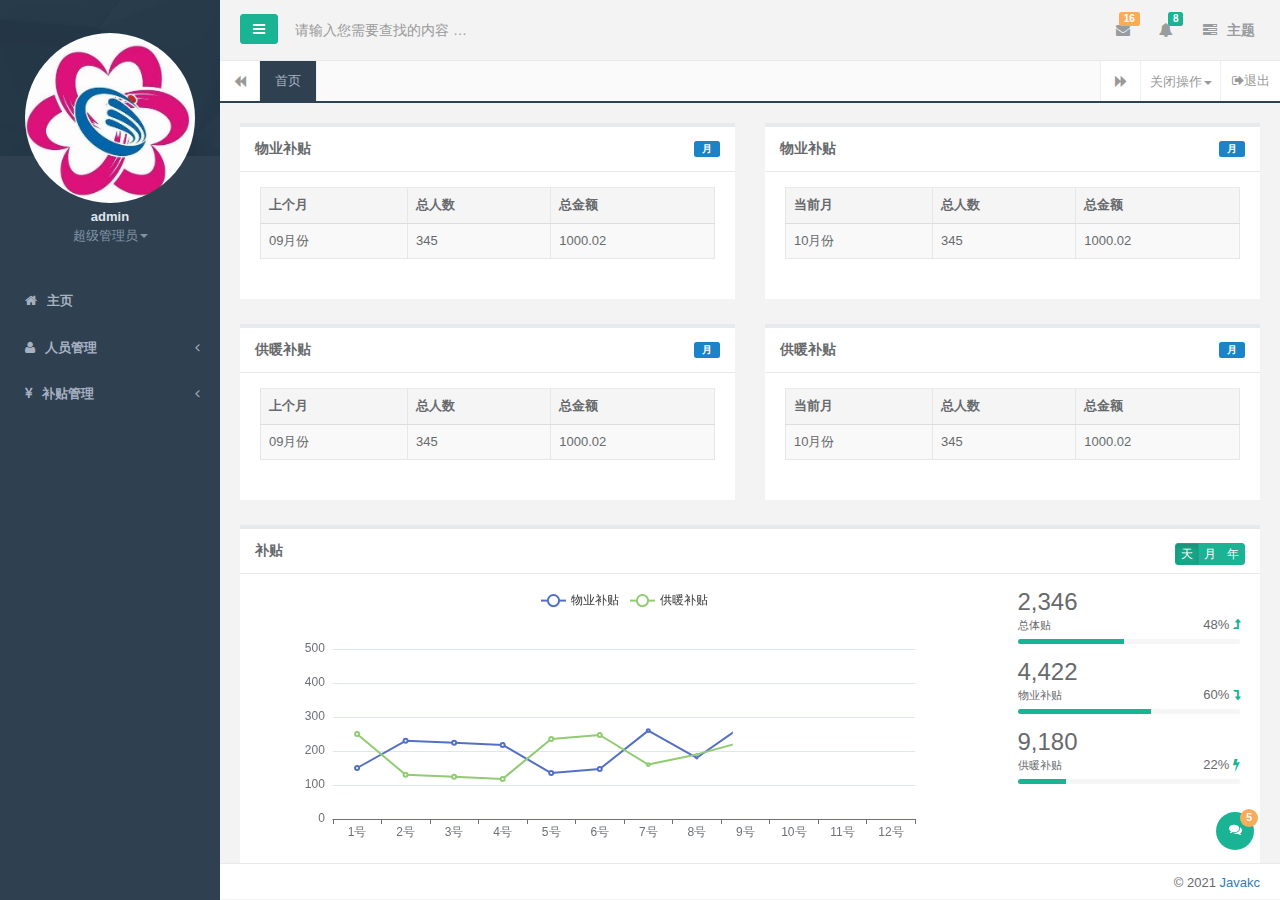
==== cims/target/cims/index.html @ cdb8e9d2 "update" ====
<!DOCTYPE html>
<html lang="zh">
<head>
    <meta charset="utf-8">
    <meta content="width=device-width, initial-scale=1.0" name="viewport">
    <meta content="webkit" name="renderer">
    <title>主页</title>
    <link href="favicon.ico" rel="icon" type="image/x-icon"/>
    <link href="favicon.ico" rel="shortcut icon" type="image/x-icon"/>
    <link href="static/css/bootstrap.min.css?v=3.3.5" rel="stylesheet">
    <link href="static/css/font-awesome.min.css?v=4.4.0" rel="stylesheet">
    <link href="static/css/animate.min.css" rel="stylesheet">
    <link href="static/css/style.min.css?v=4.0.0" rel="stylesheet">
</head>
<body class="fixed-sidebar full-height-layout gray-bg" style="overflow:hidden">
<div id="wrapper">
    <!--左侧导航开始-->
    <nav class="navbar-default navbar-static-side" role="navigation">
        <div class="nav-close"><i class="fa fa-times-circle"></i></div>
        <div class="sidebar-collapse">
            <ul class="nav" id="side-menu">
                <li class="nav-header">
                    <div class="dropdown profile-element">
                        <span><img alt="image" class="img-circle" src="static/img/logo.jpeg"
                                   style="width:170px;"/></span>
                        <a class="dropdown-toggle" data-toggle="dropdown" href="#">
                                <span class="clear" style="text-align: center;">
                                    <span class="block m-t-xs"><strong class="font-bold">admin</strong></span>
                                    <span class="text-muted text-xs block">超级管理员<b class="caret"></b></span>
                                </span>
                        </a>
                        <ul class="dropdown-menu animated fadeInRight m-t-xs">
                            <li><a class="J_menuItem" href="form_avatar.html">修改头像</a></li>
                            <li><a class="J_menuItem" href="profile.html">个人资料</a></li>
                            <li><a class="J_menuItem" href="contacts.html">联系我们</a></li>
                            <li><a class="J_menuItem" href="mailbox.html">信箱</a></li>
                            <li class="divider"></li>
                            <li><a href="login.html">安全退出</a></li>
                        </ul>
                    </div>
                    <div class="logo-element">Javakc</div>
                </li>
                <li>
                    <a class="J_menuItem" href="main.html">
                        <i class="fa fa-home"></i>
                        <span class="nav-label">主页</span>
                    </a>
                </li>
                <li>
                    <a href="#">
                        <i class="fa fa-user"></i>
                        <span class="nav-label">人员管理</span>
                        <span class="fa arrow"></span>
                    </a>
                    <ul class="nav nav-second-level">
                        <li>
                            <a class="J_menuItem" data-index="0" href="person.do"><i class="fa fa-user"></i>人员管理</a>
                        </li>
                    </ul>
                </li>
                <li>
                    <a href="#">
                        <i class="fa fa-cny"></i>
                        <span class="nav-label">补贴管理</span>
                        <span class="fa arrow"></span>
                    </a>
                    <ul class="nav nav-second-level">
                        <li>
                            <a class="J_menuItem" data-index="0" href="view/subsidy/list.html"><i
                                    class="fa fa-fire"></i>供暖补贴</a>
                            <a class="J_menuItem" data-index="0" href="view/subsidy/list.html"><i
                                    class="fa fa-university"></i>物业补贴</a>
                        </li>
                    </ul>
                </li>
            </ul>
        </div>
    </nav>
    <!--左侧导航结束-->
    <!--右侧部分开始-->
    <div class="gray-bg dashbard-1" id="page-wrapper">
        <div class="row border-bottom">
            <nav class="navbar navbar-static-top" role="navigation" style="margin-bottom: 0">
                <div class="navbar-header"><a class="navbar-minimalize minimalize-styl-2 btn btn-primary " href="#"><i
                        class="fa fa-bars"></i> </a>
                    <form action="search_results.html" class="navbar-form-custom" method="post" role="search">
                        <div class="form-group">
                            <input class="form-control" id="top-search" name="top-search" placeholder="请输入您需要查找的内容 …"
                                   type="text">
                        </div>
                    </form>
                </div>
                <ul class="nav navbar-top-links navbar-right">
                    <li class="dropdown">
                        <a class="dropdown-toggle count-info" data-toggle="dropdown" href="#">
                            <i class="fa fa-envelope"></i> <span class="label label-warning">16</span>
                        </a>
                        <ul class="dropdown-menu dropdown-messages">
                            <li class="m-t-xs">
                                <div class="dropdown-messages-box">
                                    <a class="pull-left" href="profile.html">
                                        <img alt="image" class="img-circle" src="static/img/a7.jpg">
                                    </a>
                                    <div class="media-body">
                                        <small class="pull-right">46小时前</small>
                                        <strong>十一</strong> MySQL5.7.29
                                        <br>
                                        <small class="text-muted">3天前 2014.11.8</small>
                                    </div>
                                </div>
                            </li>
                            <li class="divider"></li>
                            <li>
                                <div class="dropdown-messages-box">
                                    <a class="pull-left" href="profile.html">
                                        <img alt="image" class="img-circle" src="static/img/a4.jpg">
                                    </a>
                                    <div class="media-body ">
                                        <small class="pull-right text-navy">25小时前</small>
                                        <strong>十二</strong> Oracle14g
                                        <br>
                                        <small class="text-muted">昨天</small>
                                    </div>
                                </div>
                            </li>
                            <li class="divider"></li>
                            <li>
                                <div class="text-center link-block">
                                    <a class="J_menuItem" href="mailbox.html">
                                        <i class="fa fa-envelope"></i> <strong> 查看所有消息</strong>
                                    </a>
                                </div>
                            </li>
                        </ul>
                    </li>
                    <li class="dropdown">
                        <a class="dropdown-toggle count-info" data-toggle="dropdown" href="#">
                            <i class="fa fa-bell"></i> <span class="label label-primary">8</span>
                        </a>
                        <ul class="dropdown-menu dropdown-alerts">
                            <li>
                                <a href="mailbox.html">
                                    <div>
                                        <i class="fa fa-envelope fa-fw"></i> 您有16条未读消息
                                        <span class="pull-right text-muted small">4分钟前</span>
                                    </div>
                                </a>
                            </li>
                            <li class="divider"></li>
                            <li>
                                <a href="profile.html">
                                    <div>
                                        <i class="fa fa-qq fa-fw"></i> 3条新回复
                                        <span class="pull-right text-muted small">12分钟钱</span>
                                    </div>
                                </a>
                            </li>
                            <li class="divider"></li>
                            <li>
                                <div class="text-center link-block">
                                    <a class="J_menuItem" href="notifications.html">
                                        <strong>查看所有 </strong>
                                        <i class="fa fa-angle-right"></i>
                                    </a>
                                </div>
                            </li>
                        </ul>
                    </li>
                    <li class="dropdown hidden-xs">
                        <a aria-expanded="false" class="right-sidebar-toggle">
                            <i class="fa fa-tasks"></i> 主题
                        </a>
                    </li>
                </ul>
            </nav>
        </div>
        <div class="row content-tabs">
            <button class="roll-nav roll-left J_tabLeft"><i class="fa fa-backward"></i>
            </button>
            <nav class="page-tabs J_menuTabs">
                <div class="page-tabs-content">
                    <a class="active J_menuTab" data-id="main.html" href="javascript:;">首页</a>
                </div>
            </nav>
            <button class="roll-nav roll-right J_tabRight"><i class="fa fa-forward"></i>
            </button>
            <div class="btn-group roll-nav roll-right">
                <button class="dropdown J_tabClose" data-toggle="dropdown">关闭操作<span class="caret"></span></button>
                <ul class="dropdown-menu dropdown-menu-right" role="menu">
                    <li class="J_tabShowActive"><a>定位当前选项卡</a></li>
                    <li class="divider"></li>
                    <li class="J_tabCloseAll"><a>关闭全部选项卡</a></li>
                    <li class="J_tabCloseOther"><a>关闭其他选项卡</a></li>
                </ul>
            </div>
            <a class="roll-nav roll-right J_tabExit" href="login.html"><i class="fa fa fa-sign-out"></i>退出</a>
        </div>
        <div class="row J_mainContent" id="content-main">
            <iframe class="J_iframe" data-id="main.html" frameborder="0" height="100%" name="iframe0" seamless
                    src="main.html" width="100%"></iframe>
        </div>
        <div class="footer">
            <div class="pull-right">&copy; 2021 <a href="https://www.javakc.com/" target="_blank">Javakc</a>
            </div>
        </div>
    </div>
    <!--右侧部分结束-->
    <!--右侧边栏开始-->
    <div id="right-sidebar">
        <div class="sidebar-container">
            <ul class="nav nav-tabs navs-3">
                <li class="active">
                    <a data-toggle="tab" href="#tab-1">
                        <i class="fa fa-gear"></i> 主题
                    </a>
                </li>
                <li class=""><a data-toggle="tab" href="#tab-2">通知</a></li>
                <li><a data-toggle="tab" href="#tab-3">项目进度</a></li>
            </ul>
            <div class="tab-content">
                <div class="tab-pane active" id="tab-1">
                    <div class="sidebar-title">
                        <h3><i class="fa fa-comments-o"></i> 主题设置</h3>
                        <small><i class="fa fa-tim"></i> 你可以从这里选择和预览主题的布局和样式，这些设置会被保存在本地，下次打开的时候会直接应用这些设置。</small>
                    </div>
                    <div class="skin-setttings">
                        <div class="title">主题设置</div>
                        <div class="setings-item">
                            <span>收起左侧菜单</span>
                            <div class="switch">
                                <div class="onoffswitch">
                                    <input class="onoffswitch-checkbox" id="collapsemenu" name="collapsemenu"
                                           type="checkbox">
                                    <label class="onoffswitch-label" for="collapsemenu">
                                        <span class="onoffswitch-inner"></span>
                                        <span class="onoffswitch-switch"></span>
                                    </label>
                                </div>
                            </div>
                        </div>
                        <div class="setings-item">
                            <span>固定顶部</span>
                            <div class="switch">
                                <div class="onoffswitch">
                                    <input class="onoffswitch-checkbox" id="fixednavbar" name="fixednavbar"
                                           type="checkbox">
                                    <label class="onoffswitch-label" for="fixednavbar">
                                        <span class="onoffswitch-inner"></span>
                                        <span class="onoffswitch-switch"></span>
                                    </label>
                                </div>
                            </div>
                        </div>
                        <div class="setings-item">
                            <span>固定宽度</span>
                            <div class="switch">
                                <div class="onoffswitch">
                                    <input class="onoffswitch-checkbox" id="boxedlayout" name="boxedlayout"
                                           type="checkbox">
                                    <label class="onoffswitch-label" for="boxedlayout">
                                        <span class="onoffswitch-inner"></span>
                                        <span class="onoffswitch-switch"></span>
                                    </label>
                                </div>
                            </div>
                        </div>
                        <div class="title">皮肤选择</div>
                        <div class="setings-item default-skin nb">
                                <span class="skin-name ">
                         		<a class="s-skin-0" href="#">默认皮肤</a>
                    			</span>
                        </div>
                        <div class="setings-item blue-skin nb">
                                <span class="skin-name ">
                        <a class="s-skin-1" href="#">
                            蓝色主题
                        </a>
                    </span>
                        </div>
                        <div class="setings-item yellow-skin nb">
                                <span class="skin-name ">
                        <a class="s-skin-3" href="#">
                            黄色/紫色主题
                        </a>
                    </span>
                        </div>
                    </div>
                </div>
                <div class="tab-pane" id="tab-2">
                    <div class="sidebar-title">
                        <h3><i class="fa fa-comments-o"></i> 最新通知</h3>
                        <small><i class="fa fa-tim"></i> 您当前有1条未读信息</small>
                    </div>
                    <div>
                        <div class="sidebar-message">
                            <a href="#">
                                <div class="pull-left text-center">
                                    <img alt="image" class="img-circle message-avatar" src="static/img/a1.jpg">

                                    <div class="m-t-xs">
                                        <i class="fa fa-star text-warning"></i>
                                        <i class="fa fa-star text-warning"></i>
                                    </div>
                                </div>
                                <div class="media-body">
                                    Servlet4.0更新了13个新功能。
                                    <br>
                                    <small class="text-muted">今天 4:21</small>
                                </div>
                            </a>
                        </div>
                    </div>
                </div>
                <div class="tab-pane" id="tab-3">
                    <div class="sidebar-title">
                        <h3><i class="fa fa-cube"></i> 最新任务</h3>
                        <small><i class="fa fa-tim"></i> 您当前有14个任务，10个已完成</small>
                    </div>
                    <ul class="sidebar-list">
                        <li>
                            <a href="#">
                                <div class="small pull-right m-t-xs">9小时以后</div>
                                <h4>市场调研</h4> 按要求接收教材；
                                <div class="small">已完成： 22%</div>
                                <div class="progress progress-mini">
                                    <div class="progress-bar progress-bar-warning" style="width: 22%;"></div>
                                </div>
                                <div class="small text-muted m-t-xs">项目截止： 4:00 - 2015.10.01</div>
                            </a>
                        </li>
                        <li>
                            <a href="#">
                                <div class="small pull-right m-t-xs">9小时以后</div>
                                <h4>可行性报告研究报上级批准 </h4> 编写目的编写本项目进度报告的目的在于更好的控制软件开发的时间,对团队成员的 开发进度作出一个合理的比对
                                <div class="small">已完成： 48%</div>
                                <div class="progress progress-mini">
                                    <div class="progress-bar" style="width: 48%;"></div>
                                </div>
                            </a>
                        </li>
                    </ul>
                </div>
            </div>
        </div>
    </div>
    <!--右侧边栏结束-->
    <div id="small-chat">
        <span class="badge badge-warning pull-right">5</span>
        <a class="open-small-chat">
            <i class="fa fa-comments"></i>
        </a>
    </div>
</div>
<script src="static/js/jquery.min.js?v=2.1.4"></script>
<script src="static/js/bootstrap.min.js?v=3.3.5"></script>
<script src="static/js/plugins/metisMenu/jquery.metisMenu.js"></script>
<script src="static/js/plugins/slimscroll/jquery.slimscroll.min.js"></script>
<script src="static/js/plugins/layer/layer.min.js"></script>
<script src="static/js/hplus.min.js?v=4.0.0"></script>
<script src="static/js/welcome.min.js"></script>
<script src="static/js/contabs.min.js"></script>
</body>
</html>
---- cims/target/cims/static/css/style.min.css ----
/*
 *
 *   H+ - 后台主题UI框架
 *   version 4.0
 *
*/

h1,
h2,
h3,
h4,
h5,
h6 {
    font-weight: 100;
}

h1 {
    font-size: 30px;
}

h2 {
    font-size: 24px;
}

h3 {
    font-size: 16px;
}

h4 {
    font-size: 14px;
}

h5 {
    font-size: 12px;
}

h6 {
    font-size: 10px;
}

h3,
h4,
h5 {
    margin-top: 5px;
    font-weight: 600;
}

a:focus {
    outline: none;
}

.nav > li > a {
    color: #a7b1c2;
    font-weight: 600;
    padding: 14px 20px 14px 25px;
}

.nav li>a {
    display: block;
    /*white-space: nowrap;*/
}

.nav.navbar-right > li > a {
    color: #999c9e;
}

.nav > li.active > a {
    color: #ffffff;
}

.navbar-default .nav > li > a:hover,
.navbar-default .nav > li > a:focus {
    background-color: #293846;
    color: white;
}

.nav .open > a,
.nav .open > a:hover,
.nav .open > a:focus {
    background: #fff;
}

.nav > li > a i {
    margin-right: 6px;
}

.navbar {
    border: 0;
}

.navbar-default {
    background-color: transparent;
    border-color: #2f4050;
    position: relative;
}

.navbar-top-links li {
    display: inline-block;
}

.navbar-top-links li:last-child {
    margin-right: 30px;
}

body.body-small .navbar-top-links li:last-child {
    margin-right: 10px;
}

.navbar-top-links li a {
    padding: 20px 10px;
    min-height: 50px;
}

.dropdown-menu {
    border: medium none;
    display: none;
    float: left;
    font-size: 12px;
    left: 0;
    list-style: none outside none;
    padding: 0;
    position: absolute;
    text-shadow: none;
    top: 100%;
    z-index: 1000;
    border-radius: 0;
    box-shadow: 0 0 3px rgba(86, 96, 117, 0.3);
}

.dropdown-menu > li > a {
    border-radius: 3px;
    color: inherit;
    line-height: 25px;
    margin: 4px;
    text-align: left;
    font-weight: normal;
}

.dropdown-menu > li > a.font-bold {
    font-weight: 600;
}

.navbar-top-links .dropdown-menu li {
    display: block;
}

.navbar-top-links .dropdown-menu li:last-child {
    margin-right: 0;
}

.navbar-top-links .dropdown-menu li a {
    padding: 3px 20px;
    min-height: 0;
}

.navbar-top-links .dropdown-menu li a div {
    white-space: normal;
}

.navbar-top-links .dropdown-messages,
.navbar-top-links .dropdown-tasks,
.navbar-top-links .dropdown-alerts {
    width: 310px;
    min-width: 0;
}

.navbar-top-links .dropdown-messages {
    margin-left: 5px;
}

.navbar-top-links .dropdown-tasks {
    margin-left: -59px;
}

.navbar-top-links .dropdown-alerts {
    margin-left: -123px;
}

.navbar-top-links .dropdown-user {
    right: 0;
    left: auto;
}

.dropdown-messages,
.dropdown-alerts {
    padding: 10px 10px 10px 10px;
}

.dropdown-messages li a,
.dropdown-alerts li a {
    font-size: 12px;
}

.dropdown-messages li em,
.dropdown-alerts li em {
    font-size: 10px;
}

.nav.navbar-top-links .dropdown-alerts a {
    font-size: 12px;
}

.nav-header {
    padding: 33px 25px;
    background: url("patterns/header-profile.png") no-repeat;
}

.pace-done .nav-header {
    -webkit-transition: all 0.5s;
    transition: all 0.5s;
}

.nav > li.active {
    border-left: 4px solid #19aa8d;
    background: #293846;
}

.nav.nav-second-level > li.active {
    border: none;
}

.nav.nav-second-level.collapse[style] {
    height: auto !important;
}

.nav-header a {
    color: #DFE4ED;
}

.nav-header .text-muted {
    color: #8095a8;
}

.minimalize-styl-2 {
    padding: 4px 12px;
    margin: 14px 5px 5px 20px;
    font-size: 14px;
    float: left;
}

.navbar-form-custom {
    float: left;
    height: 50px;
    padding: 0;
    width: 200px;
    display: inline-table;
}

.navbar-form-custom .form-group {
    margin-bottom: 0;
}

.nav.navbar-top-links a {
    font-size: 14px;
}

.navbar-form-custom .form-control {
    background: none repeat scroll 0 0 rgba(0, 0, 0, 0);
    border: medium none;
    font-size: 14px;
    height: 60px;
    margin: 0;
    z-index: 2000;
}

.count-info .label {
    line-height: 12px;
    padding: 1px 5px;
    position: absolute;
    right: 6px;
    top: 12px;
}

.arrow {
    float: right;
    margin-top: 2px;
}

.fa.arrow:before {
    content: "\f104";
}

.active > a > .fa.arrow:before {
    content: "\f107";
}

.nav-second-level li,
.nav-third-level li {
    border-bottom: none !important;
}

.nav-second-level li a {
    padding: 7px 15px 7px 10px;
    padding-left: 52px;
}

.nav-third-level li a {
    padding-left: 62px;
}

.nav-second-level li:last-child {
    margin-bottom: 10px;
}

body:not(.fixed-sidebar):not(.canvas-menu).mini-navbar .nav li:hover > .nav-second-level,
.mini-navbar .nav li:focus > .nav-second-level {
    display: block;
    border-radius: 0 2px 2px 0;
    min-width: 140px;
    height: auto;
}

body.mini-navbar .navbar-default .nav > li > .nav-second-level li a {
    font-size: 12px;
    border-radius: 0 2px 2px 0;
}

.fixed-nav .slimScrollDiv #side-menu {
    padding-bottom: 60px;
    position: relative;
}

.slimScrollDiv >* {
    overflow: hidden;
}

.mini-navbar .nav-second-level li a {
    padding: 10px 10px 10px 15px;
}

.canvas-menu.mini-navbar .nav-second-level {
    background: #293846;
}

.mini-navbar li.active .nav-second-level {
    left: 65px;
}

.navbar-default .special_link a {
    background: #1ab394;
    color: white;
}

.navbar-default .special_link a:hover {
    background: #17987e !important;
    color: white;
}

.navbar-default .special_link a span.label {
    background: #fff;
    color: #1ab394;
}

.navbar-default .landing_link a {
    background: #1cc09f;
    color: white;
}

.navbar-default .landing_link a:hover {
    background: #1ab394 !important;
    color: white;
}

.navbar-default .landing_link a span.label {
    background: #fff;
    color: #1cc09f;
}

.logo-element {
    text-align: center;
    font-size: 18px;
    font-weight: 600;
    color: white;
    display: none;
    padding: 18px 0;
}

.pace-done .navbar-static-side,
.pace-done .nav-header,
.pace-done li.active,
.pace-done #page-wrapper,
.pace-done .footer {
    -webkit-transition: all 0.5s;
    transition: all 0.5s;
}

.navbar-fixed-top {
    background: #fff;
    -webkit-transition-duration: 0.5s;
    transition-duration: 0.5s;
    z-index: 2030;
}

.navbar-fixed-top,
.navbar-static-top {
    background: #f3f3f4;
}

.fixed-nav #wrapper {
    padding-top: 60px;
    box-sizing: border-box;
}

.fixed-nav .minimalize-styl-2 {
    margin: 14px 5px 5px 15px;
}

.body-small .navbar-fixed-top {
    margin-left: 0px;
}

body.mini-navbar .navbar-static-side {
    width: 70px;
}

body.mini-navbar .profile-element,
body.mini-navbar .nav-label,
body.mini-navbar .navbar-default .nav li a span {
    display: none;
}

body.canvas-menu .profile-element {
    display: block;
}

body:not(.fixed-sidebar):not(.canvas-menu).mini-navbar .nav-second-level {
    display: none;
}

body.mini-navbar .navbar-default .nav > li > a {
    font-size: 16px;
}

body.mini-navbar .logo-element {
    display: block;
}

body.canvas-menu .logo-element {
    display: none;
}

body.mini-navbar .nav-header {
    padding: 0;
    background-color: #1ab394;
}

body.canvas-menu .nav-header {
    padding: 33px 25px;
}

body.mini-navbar #page-wrapper {
    margin: 0 0 0 70px;
}

body.canvas-menu.mini-navbar #page-wrapper,
body.canvas-menu.mini-navbar .footer {
    margin: 0 0 0 0;
}

body.fixed-sidebar .navbar-static-side,
body.canvas-menu .navbar-static-side {
    position: fixed;
    width: 220px;
    z-index: 2001;
    height: 100%;
}

body.fixed-sidebar.mini-navbar .navbar-static-side {
    width: 70px;
}

body.fixed-sidebar.mini-navbar #page-wrapper {
    margin: 0 0 0 70px;
}

body.body-small.fixed-sidebar.mini-navbar #page-wrapper {
    margin: 0 0 0 70px;
}

body.body-small.fixed-sidebar.mini-navbar .navbar-static-side {
    width: 70px;
}

.fixed-sidebar.mini-navbar .nav li> .nav-second-level {
    display: none;
}

.fixed-sidebar.mini-navbar .nav li.active {
    border-left-width: 0;
}

.fixed-sidebar.mini-navbar .nav li:hover > .nav-second-level,
.canvas-menu.mini-navbar .nav li:hover > .nav-second-level {
    position: absolute;
    left: 70px;
    top: 0px;
    background-color: #2f4050;
    padding: 10px 10px 0 10px;
    font-size: 12px;
    display: block;
    min-width: 140px;
    border-radius: 2px;
}

body.fixed-sidebar.mini-navbar .navbar-default .nav > li > .nav-second-level li a {
    font-size: 12px;
    border-radius: 3px;
}

body.canvas-menu.mini-navbar .navbar-default .nav > li > .nav-second-level li a {
    font-size: 13px;
    border-radius: 3px;
}

.fixed-sidebar.mini-navbar .nav-second-level li a,
.canvas-menu.mini-navbar .nav-second-level li a {
    padding: 10px 10px 10px 15px;
}

.fixed-sidebar.mini-navbar .nav-second-level,
.canvas-menu.mini-navbar .nav-second-level {
    position: relative;
    padding: 0;
    font-size: 13px;
}

.fixed-sidebar.mini-navbar li.active .nav-second-level,
.canvas-menu.mini-navbar li.active .nav-second-level {
    left: 0px;
}

body.canvas-menu nav.navbar-static-side {
    z-index: 2001;
    background: #2f4050;
    height: 100%;
    position: fixed;
    display: none;
}

body.canvas-menu.mini-navbar nav.navbar-static-side {
    display: block;
    width: 70px;
}

.top-navigation #page-wrapper {
    margin-left: 0;
}

.top-navigation .navbar-nav .dropdown-menu > .active > a {
    background: white;
    color: #1ab394;
    font-weight: bold;
}

.white-bg .navbar-fixed-top,
.white-bg .navbar-static-top {
    background: #fff;
}

.top-navigation .navbar {
    margin-bottom: 0;
}

.top-navigation .nav > li > a {
    padding: 15px 20px;
    color: #676a6c;
}

.top-navigation .nav > li a:hover,
.top-navigation .nav > li a:focus {
    background: #fff;
    color: #1ab394;
}

.top-navigation .nav > li.active {
    background: #fff;
    border: none;
}

.top-navigation .nav > li.active > a {
    color: #1ab394;
}

.top-navigation .navbar-right {
    padding-right: 10px;
}

.top-navigation .navbar-nav .dropdown-menu {
    box-shadow: none;
    border: 1px solid #e7eaec;
}

.top-navigation .dropdown-menu > li > a {
    margin: 0;
    padding: 7px 20px;
}

.navbar .dropdown-menu {
    margin-top: 0px;
}

.top-navigation .navbar-brand {
    background: #1ab394;
    color: #fff;
    padding: 15px 25px;
}

.top-navigation .navbar-top-links li:last-child {
    margin-right: 0;
}

.top-navigation.mini-navbar #page-wrapper,
.top-navigation.body-small.fixed-sidebar.mini-navbar #page-wrapper,
.mini-navbar .top-navigation #page-wrapper,
.body-small.fixed-sidebar.mini-navbar .top-navigation #page-wrapper,
.canvas-menu #page-wrapper {
    margin: 0;
}

.top-navigation.fixed-nav #wrapper,
.fixed-nav #wrapper.top-navigation {
    margin-top: 50px;
}

.top-navigation .footer.fixed {
    margin-left: 0 !important;
}

.top-navigation .wrapper.wrapper-content {
    padding: 40px;
}

.top-navigation.body-small .wrapper.wrapper-content,
.body-small .top-navigation .wrapper.wrapper-content {
    padding: 40px 0px 40px 0px;
}

.navbar-toggle {
    background-color: #1ab394;
    color: #fff;
    padding: 6px 12px;
    font-size: 14px;
}

.top-navigation .navbar-nav .open .dropdown-menu > li > a,
.top-navigation .navbar-nav .open .dropdown-menu .dropdown-header {
    padding: 10px 15px 10px 20px;
}

@media (max-width: 768px) {
    .top-navigation .navbar-header {
        display: block;
        float: none;
    }
}

.menu-visible-lg,
.menu-visible-md {
    display: none !important;
}

@media (min-width: 1200px) {
    .menu-visible-lg {
        display: block !important;
    }
}

@media (min-width: 992px) {
    .menu-visible-md {
        display: block !important;
    }
}

@media (max-width: 767px) {
    .menu-visible-md {
        display: block !important;
    }
    .menu-visible-lg {
        display: block !important;
    }
}

.btn {
    border-radius: 3px;
}

.float-e-margins .btn {
    margin-bottom: 5px;
}

.btn-w-m {
    min-width: 120px;
}

.btn-primary.btn-outline {
    color: #1ab394;
}

.btn-success.btn-outline {
    color: #1c84c6;
}

.btn-info.btn-outline {
    color: #23c6c8;
}

.btn-warning.btn-outline {
    color: #f8ac59;
}

.btn-danger.btn-outline {
    color: #ed5565;
}

.btn-primary.btn-outline:hover,
.btn-success.btn-outline:hover,
.btn-info.btn-outline:hover,
.btn-warning.btn-outline:hover,
.btn-danger.btn-outline:hover {
    color: #fff;
}

.btn-primary {
    background-color: #1ab394;
    border-color: #1ab394;
    color: #FFFFFF;
}

.btn-primary:hover,
.btn-primary:focus,
.btn-primary:active,
.btn-primary.active,
.open .dropdown-toggle.btn-primary {
    background-color: #18a689;
    border-color: #18a689;
    color: #FFFFFF;
}

.btn-primary:active,
.btn-primary.active,
.open .dropdown-toggle.btn-primary {
    background-image: none;
}

.btn-primary.disabled,
.btn-primary.disabled:hover,
.btn-primary.disabled:focus,
.btn-primary.disabled:active,
.btn-primary.disabled.active,
.btn-primary[disabled],
.btn-primary[disabled]:hover,
.btn-primary[disabled]:focus,
.btn-primary[disabled]:active,
.btn-primary.active[disabled],
fieldset[disabled] .btn-primary,
fieldset[disabled] .btn-primary:hover,
fieldset[disabled] .btn-primary:focus,
fieldset[disabled] .btn-primary:active,
fieldset[disabled] .btn-primary.active {
    background-color: #1dc5a3;
    border-color: #1dc5a3;
}

.btn-success {
    background-color: #1c84c6;
    border-color: #1c84c6;
    color: #FFFFFF;
}

.btn-success:hover,
.btn-success:focus,
.btn-success:active,
.btn-success.active,
.open .dropdown-toggle.btn-success {
    background-color: #1a7bb9;
    border-color: #1a7bb9;
    color: #FFFFFF;
}

.btn-success:active,
.btn-success.active,
.open .dropdown-toggle.btn-success {
    background-image: none;
}

.btn-success.disabled,
.btn-success.disabled:hover,
.btn-success.disabled:focus,
.btn-success.disabled:active,
.btn-success.disabled.active,
.btn-success[disabled],
.btn-success[disabled]:hover,
.btn-success[disabled]:focus,
.btn-success[disabled]:active,
.btn-success.active[disabled],
fieldset[disabled] .btn-success,
fieldset[disabled] .btn-success:hover,
fieldset[disabled] .btn-success:focus,
fieldset[disabled] .btn-success:active,
fieldset[disabled] .btn-success.active {
    background-color: #1f90d8;
    border-color: #1f90d8;
}

.btn-info {
    background-color: #23c6c8;
    border-color: #23c6c8;
    color: #FFFFFF;
}

.btn-info:hover,
.btn-info:focus,
.btn-info:active,
.btn-info.active,
.open .dropdown-toggle.btn-info {
    background-color: #21b9bb;
    border-color: #21b9bb;
    color: #FFFFFF;
}

.btn-info:active,
.btn-info.active,
.open .dropdown-toggle.btn-info {
    background-image: none;
}

.btn-info.disabled,
.btn-info.disabled:hover,
.btn-info.disabled:focus,
.btn-info.disabled:active,
.btn-info.disabled.active,
.btn-info[disabled],
.btn-info[disabled]:hover,
.btn-info[disabled]:focus,
.btn-info[disabled]:active,
.btn-info.active[disabled],
fieldset[disabled] .btn-info,
fieldset[disabled] .btn-info:hover,
fieldset[disabled] .btn-info:focus,
fieldset[disabled] .btn-info:active,
fieldset[disabled] .btn-info.active {
    background-color: #26d7d9;
    border-color: #26d7d9;
}

.btn-default {
    background-color: #c2c2c2;
    border-color: #c2c2c2;
    color: #FFFFFF;
}

.btn-default:hover,
.btn-default:focus,
.btn-default:active,
.btn-default.active,
.open .dropdown-toggle.btn-default {
    background-color: #bababa;
    border-color: #bababa;
    color: #FFFFFF;
}

.btn-default:active,
.btn-default.active,
.open .dropdown-toggle.btn-default {
    background-image: none;
}

.btn-default.disabled,
.btn-default.disabled:hover,
.btn-default.disabled:focus,
.btn-default.disabled:active,
.btn-default.disabled.active,
.btn-default[disabled],
.btn-default[disabled]:hover,
.btn-default[disabled]:focus,
.btn-default[disabled]:active,
.btn-default.active[disabled],
fieldset[disabled] .btn-default,
fieldset[disabled] .btn-default:hover,
fieldset[disabled] .btn-default:focus,
fieldset[disabled] .btn-default:active,
fieldset[disabled] .btn-default.active {
    background-color: #cccccc;
    border-color: #cccccc;
}

.btn-warning {
    background-color: #f8ac59;
    border-color: #f8ac59;
    color: #FFFFFF;
}

.btn-warning:hover,
.btn-warning:focus,
.btn-warning:active,
.btn-warning.active,
.open .dropdown-toggle.btn-warning {
    background-color: #f7a54a;
    border-color: #f7a54a;
    color: #FFFFFF;
}

.btn-warning:active,
.btn-warning.active,
.open .dropdown-toggle.btn-warning {
    background-image: none;
}

.btn-warning.disabled,
.btn-warning.disabled:hover,
.btn-warning.disabled:focus,
.btn-warning.disabled:active,
.btn-warning.disabled.active,
.btn-warning[disabled],
.btn-warning[disabled]:hover,
.btn-warning[disabled]:focus,
.btn-warning[disabled]:active,
.btn-warning.active[disabled],
fieldset[disabled] .btn-warning,
fieldset[disabled] .btn-warning:hover,
fieldset[disabled] .btn-warning:focus,
fieldset[disabled] .btn-warning:active,
fieldset[disabled] .btn-warning.active {
    background-color: #f9b66d;
    border-color: #f9b66d;
}

.btn-danger {
    background-color: #ed5565;
    border-color: #ed5565;
    color: #FFFFFF;
}

.btn-danger:hover,
.btn-danger:focus,
.btn-danger:active,
.btn-danger.active,
.open .dropdown-toggle.btn-danger {
    background-color: #ec4758;
    border-color: #ec4758;
    color: #FFFFFF;
}

.btn-danger:active,
.btn-danger.active,
.open .dropdown-toggle.btn-danger {
    background-image: none;
}

.btn-danger.disabled,
.btn-danger.disabled:hover,
.btn-danger.disabled:focus,
.btn-danger.disabled:active,
.btn-danger.disabled.active,
.btn-danger[disabled],
.btn-danger[disabled]:hover,
.btn-danger[disabled]:focus,
.btn-danger[disabled]:active,
.btn-danger.active[disabled],
fieldset[disabled] .btn-danger,
fieldset[disabled] .btn-danger:hover,
fieldset[disabled] .btn-danger:focus,
fieldset[disabled] .btn-danger:active,
fieldset[disabled] .btn-danger.active {
    background-color: #ef6776;
    border-color: #ef6776;
}

.btn-link {
    color: inherit;
}

.btn-link:hover,
.btn-link:focus,
.btn-link:active,
.btn-link.active,
.open .dropdown-toggle.btn-link {
    color: #1ab394;
    text-decoration: none;
}

.btn-link:active,
.btn-link.active,
.open .dropdown-toggle.btn-link {
    background-image: none;
}

.btn-link.disabled,
.btn-link.disabled:hover,
.btn-link.disabled:focus,
.btn-link.disabled:active,
.btn-link.disabled.active,
.btn-link[disabled],
.btn-link[disabled]:hover,
.btn-link[disabled]:focus,
.btn-link[disabled]:active,
.btn-link.active[disabled],
fieldset[disabled] .btn-link,
fieldset[disabled] .btn-link:hover,
fieldset[disabled] .btn-link:focus,
fieldset[disabled] .btn-link:active,
fieldset[disabled] .btn-link.active {
    color: #cacaca;
}

.btn-white {
    color: inherit;
    background: white;
    border: 1px solid #e7eaec;
}

.btn-white:hover,
.btn-white:focus,
.btn-white:active,
.btn-white.active,
.open .dropdown-toggle.btn-white {
    color: inherit;
    border: 1px solid #d2d2d2;
}

.btn-white:active,
.btn-white.active {
    box-shadow: 0 2px 5px rgba(0, 0, 0, 0.15) inset;
}

.btn-white:active,
.btn-white.active,
.open .dropdown-toggle.btn-white {
    background-image: none;
}

.btn-white.disabled,
.btn-white.disabled:hover,
.btn-white.disabled:focus,
.btn-white.disabled:active,
.btn-white.disabled.active,
.btn-white[disabled],
.btn-white[disabled]:hover,
.btn-white[disabled]:focus,
.btn-white[disabled]:active,
.btn-white.active[disabled],
fieldset[disabled] .btn-white,
fieldset[disabled] .btn-white:hover,
fieldset[disabled] .btn-white:focus,
fieldset[disabled] .btn-white:active,
fieldset[disabled] .btn-white.active {
    color: #cacaca;
}

.form-control,
.form-control:focus,
.has-error .form-control:focus,
.has-success .form-control:focus,
.has-warning .form-control:focus,
.navbar-collapse,
.navbar-form,
.navbar-form-custom .form-control:focus,
.navbar-form-custom .form-control:hover,
.open .btn.dropdown-toggle,
.panel,
.popover,
.progress,
.progress-bar {
    box-shadow: none;
}

.btn-outline {
    color: inherit;
    background-color: transparent;
    -webkit-transition: all .5s;
    transition: all .5s;
}

.btn-rounded {
    border-radius: 50px;
}

.btn-large-dim {
    width: 90px;
    height: 90px;
    font-size: 42px;
}

button.dim {
    display: inline-block;
    color: #fff;
    text-decoration: none;
    text-transform: uppercase;
    text-align: center;
    padding-top: 6px;
    margin-right: 10px;
    position: relative;
    cursor: pointer;
    border-radius: 5px;
    font-weight: 600;
    margin-bottom: 20px !important;
}

button.dim:active {
    top: 3px;
}

button.btn-primary.dim {
    box-shadow: inset 0px 0px 0px #16987e, 0px 5px 0px 0px #16987e, 0px 10px 5px #999999;
}

button.btn-primary.dim:active {
    box-shadow: inset 0px 0px 0px #16987e, 0px 2px 0px 0px #16987e, 0px 5px 3px #999999;
}

button.btn-default.dim {
    box-shadow: inset 0px 0px 0px #b3b3b3, 0px 5px 0px 0px #b3b3b3, 0px 10px 5px #999999;
}

button.btn-default.dim:active {
    box-shadow: inset 0px 0px 0px #b3b3b3, 0px 2px 0px 0px #b3b3b3, 0px 5px 3px #999999;
}

button.btn-warning.dim {
    box-shadow: inset 0px 0px 0px #f79d3c, 0px 5px 0px 0px #f79d3c, 0px 10px 5px #999999;
}

button.btn-warning.dim:active {
    box-shadow: inset 0px 0px 0px #f79d3c, 0px 2px 0px 0px #f79d3c, 0px 5px 3px #999999;
}

button.btn-info.dim {
    box-shadow: inset 0px 0px 0px #1eacae, 0px 5px 0px 0px #1eacae, 0px 10px 5px #999999;
}

button.btn-info.dim:active {
    box-shadow: inset 0px 0px 0px #1eacae, 0px 2px 0px 0px #1eacae, 0px 5px 3px #999999;
}

button.btn-success.dim {
    box-shadow: inset 0px 0px 0px #1872ab, 0px 5px 0px 0px #1872ab, 0px 10px 5px #999999;
}

button.btn-success.dim:active {
    box-shadow: inset 0px 0px 0px #1872ab, 0px 2px 0px 0px #1872ab, 0px 5px 3px #999999;
}

button.btn-danger.dim {
    box-shadow: inset 0px 0px 0px #ea394c, 0px 5px 0px 0px #ea394c, 0px 10px 5px #999999;
}

button.btn-danger.dim:active {
    box-shadow: inset 0px 0px 0px #ea394c, 0px 2px 0px 0px #ea394c, 0px 5px 3px #999999;
}

button.dim:before {
    font-size: 50px;
    line-height: 1em;
    font-weight: normal;
    color: #fff;
    display: block;
    padding-top: 10px;
}

button.dim:active:before {
    top: 7px;
    font-size: 50px;
}

.label {
    background-color: #d1dade;
    color: #5e5e5e;
    font-size: 10px;
    font-weight: 600;
    padding: 3px 8px;
    text-shadow: none;
}

.badge {
    background-color: #d1dade;
    color: #5e5e5e;
    font-size: 11px;
    font-weight: 600;
    padding-bottom: 4px;
    padding-left: 6px;
    padding-right: 6px;
    text-shadow: none;
}

.label-primary,
.badge-primary {
    background-color: #1ab394;
    color: #FFFFFF;
}

.label-success,
.badge-success {
    background-color: #1c84c6;
    color: #FFFFFF;
}

.label-warning,
.badge-warning {
    background-color: #f8ac59;
    color: #FFFFFF;
}

.label-warning-light,
.badge-warning-light {
    background-color: #f8ac59;
    color: #ffffff;
}

.label-danger,
.badge-danger {
    background-color: #ed5565;
    color: #FFFFFF;
}

.label-info,
.badge-info {
    background-color: #23c6c8;
    color: #FFFFFF;
}

.label-inverse,
.badge-inverse {
    background-color: #262626;
    color: #FFFFFF;
}

.label-white,
.badge-white {
    background-color: #FFFFFF;
    color: #5E5E5E;
}

.label-white,
.badge-disable {
    background-color: #2A2E36;
    color: #8B91A0;
}


/* TOOGLE SWICH */

.onoffswitch {
    position: relative;
    width: 64px;
    -webkit-user-select: none;
    -moz-user-select: none;
    -ms-user-select: none;
}

.onoffswitch-checkbox {
    display: none;
}

.onoffswitch-label {
    display: block;
    overflow: hidden;
    cursor: pointer;
    border: 2px solid #1ab394;
    border-radius: 2px;
}

.onoffswitch-inner {
    width: 200%;
    margin-left: -100%;
    -webkit-transition: margin 0.3s ease-in 0s;
    transition: margin 0.3s ease-in 0s;
}

.onoffswitch-inner:before,
.onoffswitch-inner:after {
    float: left;
    width: 50%;
    height: 20px;
    padding: 0;
    line-height: 20px;
    font-size: 12px;
    color: white;
    font-family: Trebuchet, Arial, sans-serif;
    font-weight: bold;
    box-sizing: border-box;
}

.onoffswitch-inner:before {
    content: "ON";
    padding-left: 10px;
    background-color: #1ab394;
    color: #FFFFFF;
}

.onoffswitch-inner:after {
    content: "OFF";
    padding-right: 10px;
    background-color: #FFFFFF;
    color: #999999;
    text-align: right;
}

.onoffswitch-switch {
    width: 20px;
    margin: 0px;
    background: #FFFFFF;
    border: 2px solid #1ab394;
    border-radius: 2px;
    position: absolute;
    top: 0;
    bottom: 0;
    right: 44px;
    -webkit-transition: all 0.3s ease-in 0s;
    transition: all 0.3s ease-in 0s;
}

.onoffswitch-checkbox:checked + .onoffswitch-label .onoffswitch-inner {
    margin-left: 0;
}

.onoffswitch-checkbox:checked + .onoffswitch-label .onoffswitch-switch {
    right: 0px;
}


/* CHOSEN PLUGIN */

.chosen-container-single .chosen-single {
    background: #ffffff;
    box-shadow: none;
    -moz-box-sizing: border-box;
    background-color: #FFFFFF;
    border: 1px solid #CBD5DD;
    border-radius: 2px;
    cursor: text;
    height: auto !important;
    margin: 0;
    min-height: 30px;
    overflow: hidden;
    padding: 4px 12px;
    position: relative;
    width: 100%;
}

.chosen-container-multi .chosen-choices li.search-choice {
    background: #f1f1f1;
    border: 1px solid #ededed;
    border-radius: 2px;
    box-shadow: none;
    color: #333333;
    cursor: default;
    line-height: 13px;
    margin: 3px 0 3px 5px;
    padding: 3px 20px 3px 5px;
    position: relative;
}


/* PAGINATIN */

.pagination > .active > a,
.pagination > .active > span,
.pagination > .active > a:hover,
.pagination > .active > span:hover,
.pagination > .active > a:focus,
.pagination > .active > span:focus {
    background-color: #f4f4f4;
    border-color: #DDDDDD;
    color: inherit;
    cursor: default;
    z-index: 2;
}

.pagination > li > a,
.pagination > li > span {
    background-color: #FFFFFF;
    border: 1px solid #DDDDDD;
    color: inherit;
    float: left;
    line-height: 1.42857;
    margin-left: -1px;
    padding: 4px 10px;
    position: relative;
    text-decoration: none;
}


/* TOOLTIPS */

.tooltip-inner {
    background-color: #2F4050;
}

.tooltip.top .tooltip-arrow {
    border-top-color: #2F4050;
}

.tooltip.right .tooltip-arrow {
    border-right-color: #2F4050;
}

.tooltip.bottom .tooltip-arrow {
    border-bottom-color: #2F4050;
}

.tooltip.left .tooltip-arrow {
    border-left-color: #2F4050;
}


/* EASY PIE CHART*/

.easypiechart {
    position: relative;
    text-align: center;
}

.easypiechart .h2 {
    margin-left: 10px;
    margin-top: 10px;
    display: inline-block;
}

.easypiechart canvas {
    top: 0;
    left: 0;
}

.easypiechart .easypie-text {
    line-height: 1;
    position: absolute;
    top: 33px;
    width: 100%;
    z-index: 1;
}

.easypiechart img {
    margin-top: -4px;
}

.jqstooltip {
    box-sizing: content-box;
}


/* FULLCALENDAR */

.fc-state-default {
    background-color: #ffffff;
    background-image: none;
    background-repeat: repeat-x;
    box-shadow: none;
    color: #333333;
    text-shadow: none;
}

.fc-state-default {
    border: 1px solid;
}

.fc-button {
    color: inherit;
    border: 1px solid #e7eaec;
    cursor: pointer;
    display: inline-block;
    height: 1.9em;
    line-height: 1.9em;
    overflow: hidden;
    padding: 0 0.6em;
    position: relative;
    white-space: nowrap;
}

.fc-state-active {
    background-color: #1ab394;
    border-color: #1ab394;
    color: #ffffff;
}

.fc-header-title h2 {
    font-size: 16px;
    font-weight: 600;
    color: inherit;
}

.fc-content .fc-widget-header,
.fc-content .fc-widget-content {
    border-color: #e7eaec;
    font-weight: normal;
}

.fc-border-separate tbody {
    background-color: #F8F8F8;
}

.fc-state-highlight {
    background: none repeat scroll 0 0 #FCF8E3;
}

.external-event {
    padding: 5px 10px;
    border-radius: 2px;
    cursor: pointer;
    margin-bottom: 5px;
}

.fc-ltr .fc-event-hori.fc-event-end,
.fc-rtl .fc-event-hori.fc-event-start {
    border-radius: 2px;
}

.fc-event,
.fc-agenda .fc-event-time,
.fc-event a {
    padding: 4px 6px;
    background-color: #1ab394;
    /* background color */
    border-color: #1ab394;
    /* border color */
}

.fc-event-time,
.fc-event-title {
    color: #717171;
    padding: 0 1px;
}

.ui-calendar .fc-event-time,
.ui-calendar .fc-event-title {
    color: #fff;
}


/* Chat */

.chat-activity-list .chat-element {
    border-bottom: 1px solid #e7eaec;
}

.chat-element:first-child {
    margin-top: 0;
}

.chat-element {
    padding-bottom: 15px;
}

.chat-element,
.chat-element .media {
    margin-top: 15px;
}

.chat-element,
.media-body {
    overflow: hidden;
}

.media-body {
    display: block;
    width: auto;
}

.chat-element > .pull-left {
    margin-right: 10px;
}

.chat-element img.img-circle,
.dropdown-messages-box img.img-circle {
    width: 38px;
    height: 38px;
}

.chat-element .well {
    border: 1px solid #e7eaec;
    box-shadow: none;
    margin-top: 10px;
    margin-bottom: 5px;
    padding: 10px 20px;
    font-size: 11px;
    line-height: 16px;
}

.chat-element .actions {
    margin-top: 10px;
}

.chat-element .photos {
    margin: 10px 0;
}

.right.chat-element > .pull-right {
    margin-left: 10px;
}

.chat-photo {
    max-height: 180px;
    border-radius: 4px;
    overflow: hidden;
    margin-right: 10px;
    margin-bottom: 10px;
}

.chat {
    margin: 0;
    padding: 0;
    list-style: none;
}

.chat li {
    margin-bottom: 10px;
    padding-bottom: 5px;
    border-bottom: 1px dotted #B3A9A9;
}

.chat li.left .chat-body {
    margin-left: 60px;
}

.chat li.right .chat-body {
    margin-right: 60px;
}

.chat li .chat-body p {
    margin: 0;
    color: #777777;
}

.panel .slidedown .glyphicon,
.chat .glyphicon {
    margin-right: 5px;
}

.chat-panel .panel-body {
    height: 350px;
    overflow-y: scroll;
}


/* LIST GROUP */

a.list-group-item.active,
a.list-group-item.active:hover,
a.list-group-item.active:focus {
    background-color: #1ab394;
    border-color: #1ab394;
    color: #FFFFFF;
    z-index: 2;
}

.list-group-item-heading {
    margin-top: 10px;
}

.list-group-item-text {
    margin: 0 0 10px;
    color: inherit;
    font-size: 12px;
    line-height: inherit;
}

.no-padding .list-group-item {
    border-left: none;
    border-right: none;
    border-bottom: none;
}

.no-padding .list-group-item:first-child {
    border-left: none;
    border-right: none;
    border-bottom: none;
    border-top: none;
}

.no-padding .list-group {
    margin-bottom: 0;
}

.list-group-item {
    background-color: inherit;
    border: 1px solid #e7eaec;
    display: block;
    margin-bottom: -1px;
    padding: 10px 15px;
    position: relative;
}

.elements-list .list-group-item {
    border-left: none;
    border-right: none;
    /*border-top: none;*/
    padding: 15px 25px;
}

.elements-list .list-group-item:first-child {
    border-left: none;
    border-right: none;
    border-top: none !important;
}

.elements-list .list-group {
    margin-bottom: 0;
}

.elements-list a {
    color: inherit;
}

.elements-list .list-group-item.active,
.elements-list .list-group-item:hover {
    background: #f3f3f4;
    color: inherit;
    border-color: #e7eaec;
    /*border-bottom: 1px solid #e7eaec;*/
    /*border-top: 1px solid #e7eaec;*/
    border-radius: 0;
}

.elements-list li.active {
    -webkit-transition: none;
    transition: none;
}

.element-detail-box {
    padding: 25px;
}


/* FLOT CHART  */

.flot-chart {
    display: block;
    height: 200px;
}

.widget .flot-chart.dashboard-chart {
    display: block;
    height: 120px;
    margin-top: 40px;
}

.flot-chart.dashboard-chart {
    display: block;
    height: 180px;
    margin-top: 40px;
}

.flot-chart-content {
    width: 100%;
    height: 100%;
}

.flot-chart-pie-content {
    width: 200px;
    height: 200px;
    margin: auto;
}

.jqstooltip {
    position: absolute;
    display: block;
    left: 0px;
    top: 0px;
    visibility: hidden;
    background: #2b303a;
    background-color: rgba(43, 48, 58, 0.8);
    color: white;
    text-align: left;
    white-space: nowrap;
    z-index: 10000;
    padding: 5px 5px 5px 5px;
    min-height: 22px;
    border-radius: 3px;
}

.jqsfield {
    color: white;
    text-align: left;
}

.h-200 {
    min-height: 200px;
}

.legendLabel {
    padding-left: 5px;
}

.stat-list li:first-child {
    margin-top: 0;
}

.stat-list {
    list-style: none;
    padding: 0;
    margin: 0;
}

.stat-percent {
    float: right;
}

.stat-list li {
    margin-top: 15px;
    position: relative;
}


/* DATATABLES */

table.dataTable thead .sorting,
table.dataTable thead .sorting_asc:after,
table.dataTable thead .sorting_desc,
table.dataTable thead .sorting_asc_disabled,
table.dataTable thead .sorting_desc_disabled {
    background: transparent;
}

table.dataTable thead .sorting_asc:after {
    float: right;
    font-family: fontawesome;
}

table.dataTable thead .sorting_desc:after {
    content: "\f0dd";
    float: right;
    font-family: fontawesome;
}

table.dataTable thead .sorting:after {
    content: "\f0dc";
    float: right;
    font-family: fontawesome;
    color: rgba(50, 50, 50, 0.5);
}

.dataTables_wrapper {
    padding-bottom: 30px;
}


/* CIRCLE */

.img-circle {
    border-radius: 50%;
}

.btn-circle {
    width: 30px;
    height: 30px;
    padding: 6px 0;
    border-radius: 15px;
    text-align: center;
    font-size: 12px;
    line-height: 1.428571429;
}

.btn-circle.btn-lg {
    width: 50px;
    height: 50px;
    padding: 10px 16px;
    border-radius: 25px;
    font-size: 18px;
    line-height: 1.33;
}

.btn-circle.btn-xl {
    width: 70px;
    height: 70px;
    padding: 10px 16px;
    border-radius: 35px;
    font-size: 24px;
    line-height: 1.33;
}

.show-grid [class^="col-"] {
    padding-top: 10px;
    padding-bottom: 10px;
    border: 1px solid #ddd;
    background-color: #eee !important;
}

.show-grid {
    margin: 15px 0;
}


/* ANIMATION */

.css-animation-box h1 {
    font-size: 44px;
}

.animation-efect-links a {
    padding: 4px 6px;
    font-size: 12px;
}

#animation_box {
    background-color: #f9f8f8;
    border-radius: 16px;
    width: 80%;
    margin: 0 auto;
    padding-top: 80px;
}

.animation-text-box {
    position: absolute;
    margin-top: 40px;
    left: 50%;
    margin-left: -100px;
    width: 200px;
}

.animation-text-info {
    position: absolute;
    margin-top: -60px;
    left: 50%;
    margin-left: -100px;
    width: 200px;
    font-size: 10px;
}

.animation-text-box h2 {
    font-size: 54px;
    font-weight: 600;
    margin-bottom: 5px;
}

.animation-text-box p {
    font-size: 12px;
    text-transform: uppercase;
}


/* PEACE */

.pace {
    -webkit-pointer-events: none;
    pointer-events: none;
    -webkit-user-select: none;
    -moz-user-select: none;
    -ms-user-select: none;
    user-select: none;
}

.pace-inactive {
    display: none;
}

.pace .pace-progress {
    background: #1ab394;
    position: fixed;
    z-index: 2000;
    top: 0;
    width: 100%;
    height: 2px;
}

.pace-inactive {
    display: none;
}


/* WIDGETS */

.widget {
    border-radius: 5px;
    padding: 15px 20px;
    margin-bottom: 10px;
    margin-top: 10px;
}

.widget.style1 h2 {
    font-size: 30px;
}

.widget h2,
.widget h3 {
    margin-top: 5px;
    margin-bottom: 0;
}

.widget-text-box {
    padding: 20px;
    border: 1px solid #e7eaec;
    background: #ffffff;
}

.widget-head-color-box {
    border-radius: 5px 5px 0px 0px;
    margin-top: 10px;
}

.widget .flot-chart {
    height: 100px;
}

.vertical-align div {
    display: inline-block;
    vertical-align: middle;
}

.vertical-align h2,
.vertical-align h3 {
    margin: 0;
}

.todo-list {
    list-style: none outside none;
    margin: 0;
    padding: 0;
    font-size: 14px;
}

.todo-list.small-list {
    font-size: 12px;
}

.todo-list.small-list > li {
    background: #f3f3f4;
    border-left: none;
    border-right: none;
    border-radius: 4px;
    color: inherit;
    margin-bottom: 2px;
    padding: 6px 6px 6px 12px;
}

.todo-list.small-list .btn-xs,
.todo-list.small-list .btn-group-xs > .btn {
    border-radius: 5px;
    font-size: 10px;
    line-height: 1.5;
    padding: 1px 2px 1px 5px;
}

.todo-list > li {
    background: #f3f3f4;
    border-left: 6px solid #e7eaec;
    border-right: 6px solid #e7eaec;
    border-radius: 4px;
    color: inherit;
    margin-bottom: 2px;
    padding: 10px;
}

.todo-list .handle {
    cursor: move;
    display: inline-block;
    font-size: 16px;
    margin: 0 5px;
}

.todo-list > li .label {
    font-size: 9px;
    margin-left: 10px;
}

.check-link {
    font-size: 16px;
}

.todo-completed {
    text-decoration: line-through;
}

.geo-statistic h1 {
    font-size: 36px;
    margin-bottom: 0;
}

.glyphicon.fa {
    font-family: "FontAwesome";
}


/* INPUTS */

.inline {
    display: inline-block !important;
}

.input-s-sm {
    width: 120px;
}

.input-s {
    width: 200px;
}

.input-s-lg {
    width: 250px;
}

.i-checks {
    padding-left: 0;
}

.form-control,
.single-line {
    background-color: #FFFFFF;
    background-image: none;
    border: 1px solid #e5e6e7;
    border-radius: 1px;
    color: inherit;
    display: block;
    padding: 6px 12px;
    -webkit-transition: border-color 0.15s ease-in-out 0s, box-shadow 0.15s ease-in-out 0s;
    transition: border-color 0.15s ease-in-out 0s, box-shadow 0.15s ease-in-out 0s;
    width: 100%;
    font-size: 14px;
}

.form-control:focus,
.single-line:focus {
    border-color: #1ab394 !important;
}

.has-success .form-control {
    border-color: #1ab394;
}

.has-warning .form-control {
    border-color: #f8ac59;
}

.has-error .form-control {
    border-color: #ed5565;
}

.has-success .control-label {
    color: #1ab394;
}

.has-warning .control-label {
    color: #f8ac59;
}

.has-error .control-label {
    color: #ed5565;
}

.input-group-addon {
    background-color: #fff;
    border: 1px solid #E5E6E7;
    border-radius: 1px;
    color: inherit;
    font-size: 14px;
    font-weight: 400;
    line-height: 1;
    padding: 6px 12px;
    text-align: center;
}

.spinner-buttons.input-group-btn .btn-xs {
    line-height: 1.13;
}

.spinner-buttons.input-group-btn {
    width: 20%;
}

.noUi-connect {
    background: none repeat scroll 0 0 #1ab394;
    box-shadow: none;
}

.slider_red .noUi-connect {
    background: none repeat scroll 0 0 #ed5565;
    box-shadow: none;
}


/* UI Sortable */

.ui-sortable .ibox-title {
    cursor: move;
}

.ui-sortable-placeholder {
    border: 1px dashed #cecece !important;
    visibility: visible !important;
    background: #e7eaec;
}

.ibox.ui-sortable-placeholder {
    margin: 0px 0px 23px !important;
}


/* Tabs */

.tabs-container .panel-body {
    background: #fff;
    border: 1px solid #e7eaec;
    border-radius: 2px;
    padding: 20px;
    position: relative;
}

.tabs-container .nav-tabs > li.active > a,
.tabs-container .nav-tabs > li.active > a:hover,
.tabs-container .nav-tabs > li.active > a:focus {
    border: 1px solid #e7eaec;
    border-bottom-color: transparent;
    background-color: #fff;
}

.tabs-container .nav-tabs > li {
    float: left;
    margin-bottom: -1px;
}

.tabs-container .tab-pane .panel-body {
    border-top: none;
}

.tabs-container .nav-tabs > li.active > a,
.tabs-container .nav-tabs > li.active > a:hover,
.tabs-container .nav-tabs > li.active > a:focus {
    border: 1px solid #e7eaec;
    border-bottom-color: transparent;
}

.tabs-container .nav-tabs {
    border-bottom: 1px solid #e7eaec;
}

.tabs-container .tab-pane .panel-body {
    border-top: none;
}

.tabs-container .tabs-left .tab-pane .panel-body,
.tabs-container .tabs-right .tab-pane .panel-body {
    border-top: 1px solid #e7eaec;
}

.tabs-container .nav-tabs > li a:hover {
    background: transparent;
    border-color: transparent;
}

.tabs-container .tabs-below > .nav-tabs,
.tabs-container .tabs-right > .nav-tabs,
.tabs-container .tabs-left > .nav-tabs {
    border-bottom: 0;
}

.tabs-container .tabs-left .panel-body {
    position: static;
}

.tabs-container .tabs-left > .nav-tabs,
.tabs-container .tabs-right > .nav-tabs {
    width: 20%;
}

.tabs-container .tabs-left .panel-body {
    width: 80%;
    margin-left: 20%;
}

.tabs-container .tabs-right .panel-body {
    width: 80%;
    margin-right: 20%;
}

.tabs-container .tab-content > .tab-pane,
.tabs-container .pill-content > .pill-pane {
    display: none;
}

.tabs-container .tab-content > .active,
.tabs-container .pill-content > .active {
    display: block;
}

.tabs-container .tabs-below > .nav-tabs {
    border-top: 1px solid #e7eaec;
}

.tabs-container .tabs-below > .nav-tabs > li {
    margin-top: -1px;
    margin-bottom: 0;
}

.tabs-container .tabs-below > .nav-tabs > li > a {
    border-radius: 0 0 4px 4px;
}

.tabs-container .tabs-below > .nav-tabs > li > a:hover,
.tabs-container .tabs-below > .nav-tabs > li > a:focus {
    border-top-color: #e7eaec;
    border-bottom-color: transparent;
}

.tabs-container .tabs-left > .nav-tabs > li,
.tabs-container .tabs-right > .nav-tabs > li {
    float: none;
}

.tabs-container .tabs-left > .nav-tabs > li > a,
.tabs-container .tabs-right > .nav-tabs > li > a {
    min-width: 74px;
    margin-right: 0;
    margin-bottom: 3px;
}

.tabs-container .tabs-left > .nav-tabs {
    float: left;
    margin-right: 19px;
}

.tabs-container .tabs-left > .nav-tabs > li > a {
    margin-right: -1px;
    border-radius: 4px 0 0 4px;
}

.tabs-container .tabs-left > .nav-tabs .active > a,
.tabs-container .tabs-left > .nav-tabs .active > a:hover,
.tabs-container .tabs-left > .nav-tabs .active > a:focus {
    border-color: #e7eaec transparent #e7eaec #e7eaec;
    *border-right-color: #ffffff;
}

.tabs-container .tabs-right > .nav-tabs {
    float: right;
    margin-left: 19px;
}

.tabs-container .tabs-right > .nav-tabs > li > a {
    margin-left: -1px;
    border-radius: 0 4px 4px 0;
}

.tabs-container .tabs-right > .nav-tabs .active > a,
.tabs-container .tabs-right > .nav-tabs .active > a:hover,
.tabs-container .tabs-right > .nav-tabs .active > a:focus {
    border-color: #e7eaec #e7eaec #e7eaec transparent;
    *border-left-color: #ffffff;
    z-index: 1;
}


/* SWITCHES */

.onoffswitch {
    position: relative;
    width: 54px;
    -webkit-user-select: none;
    -moz-user-select: none;
    -ms-user-select: none;
}

.onoffswitch-checkbox {
    display: none;
}

.onoffswitch-label {
    display: block;
    overflow: hidden;
    cursor: pointer;
    border: 2px solid #1AB394;
    border-radius: 3px;
}

.onoffswitch-inner {
    display: block;
    width: 200%;
    margin-left: -100%;
    -webkit-transition: margin 0.3s ease-in 0s;
    transition: margin 0.3s ease-in 0s;
}

.onoffswitch-inner:before,
.onoffswitch-inner:after {
    display: block;
    float: left;
    width: 50%;
    height: 16px;
    padding: 0;
    line-height: 16px;
    font-size: 10px;
    color: white;
    font-family: Trebuchet, Arial, sans-serif;
    font-weight: bold;
    box-sizing: border-box;
}

.onoffswitch-inner:before {
    content: "ON";
    padding-left: 7px;
    background-color: #1AB394;
    color: #FFFFFF;
}

.onoffswitch-inner:after {
    content: "OFF";
    padding-right: 7px;
    background-color: #FFFFFF;
    color: #919191;
    text-align: right;
}

.onoffswitch-switch {
    display: block;
    width: 18px;
    margin: 0px;
    background: #FFFFFF;
    border: 2px solid #1AB394;
    border-radius: 3px;
    position: absolute;
    top: 0;
    bottom: 0;
    right: 36px;
    -webkit-transition: all 0.3s ease-in 0s;
    transition: all 0.3s ease-in 0s;
}

.onoffswitch-checkbox:checked + .onoffswitch-label .onoffswitch-inner {
    margin-left: 0;
}

.onoffswitch-checkbox:checked + .onoffswitch-label .onoffswitch-switch {
    right: 0px;
}


/* Nestable list */

.dd {
    position: relative;
    display: block;
    margin: 0;
    padding: 0;
    list-style: none;
    font-size: 13px;
    line-height: 20px;
}

.dd-list {
    display: block;
    position: relative;
    margin: 0;
    padding: 0;
    list-style: none;
}

.dd-list .dd-list {
    padding-left: 30px;
}

.dd-collapsed .dd-list {
    display: none;
}

.dd-item,
.dd-empty,
.dd-placeholder {
    display: block;
    position: relative;
    margin: 0;
    padding: 0;
    min-height: 20px;
    font-size: 13px;
    line-height: 20px;
}

.dd-handle {
    display: block;
    margin: 5px 0;
    padding: 5px 10px;
    color: #333;
    text-decoration: none;
    border: 1px solid #e7eaec;
    background: #f5f5f5;
    border-radius: 3px;
    box-sizing: border-box;
    -moz-box-sizing: border-box;
}

.dd-handle span {
    font-weight: bold;
}

.dd-handle:hover {
    background: #f0f0f0;
    cursor: pointer;
    font-weight: bold;
}

.dd-item > button {
    display: block;
    position: relative;
    cursor: pointer;
    float: left;
    width: 25px;
    height: 20px;
    margin: 5px 0;
    padding: 0;
    text-indent: 100%;
    white-space: nowrap;
    overflow: hidden;
    border: 0;
    background: transparent;
    font-size: 12px;
    line-height: 1;
    text-align: center;
    font-weight: bold;
}

.dd-item > button:before {
    content: '+';
    display: block;
    position: absolute;
    width: 100%;
    text-align: center;
    text-indent: 0;
}

.dd-item > button[data-action="collapse"]:before {
    content: '-';
}

#nestable2 .dd-item > button {
    font-family: FontAwesome;
    height: 34px;
    width: 33px;
    color: #c1c1c1;
}

#nestable2 .dd-item > button:before {
    content: "\f067";
}

#nestable2 .dd-item > button[data-action="collapse"]:before {
    content: "\f068";
}

.dd-placeholder,
.dd-empty {
    margin: 5px 0;
    padding: 0;
    min-height: 30px;
    background: #f2fbff;
    border: 1px dashed #b6bcbf;
    box-sizing: border-box;
    -moz-box-sizing: border-box;
}

.dd-empty {
    border: 1px dashed #bbb;
    min-height: 100px;
    background-color: #e5e5e5;
    background-image: -webkit-linear-gradient(45deg, #ffffff 25%, transparent 25%, transparent 75%, #ffffff 75%, #ffffff), -webkit-linear-gradient(45deg, #ffffff 25%, transparent 25%, transparent 75%, #ffffff 75%, #ffffff);
    background-image: linear-gradient(45deg, #ffffff 25%, transparent 25%, transparent 75%, #ffffff 75%, #ffffff), linear-gradient(45deg, #ffffff 25%, transparent 25%, transparent 75%, #ffffff 75%, #ffffff);
    background-size: 60px 60px;
    background-position: 0 0, 30px 30px;
}

.dd-dragel {
    position: absolute;
    z-index: 9999;
    pointer-events: none;
}

.dd-dragel > .dd-item .dd-handle {
    margin-top: 0;
}

.dd-dragel .dd-handle {
    box-shadow: 2px 4px 6px 0 rgba(0, 0, 0, 0.1);
}


/**
* Nestable Extras
*/

.nestable-lists {
    display: block;
    clear: both;
    padding: 30px 0;
    width: 100%;
    border: 0;
    border-top: 2px solid #ddd;
    border-bottom: 2px solid #ddd;
}

#nestable-menu {
    padding: 0;
    margin: 10px 0 20px 0;
}

#nestable-output,
#nestable2-output {
    width: 100%;
    font-size: 0.75em;
    line-height: 1.333333em;
    font-family: lucida grande, lucida sans unicode, helvetica, arial, sans-serif;
    padding: 5px;
    box-sizing: border-box;
    -moz-box-sizing: border-box;
}

#nestable2 .dd-handle {
    color: inherit;
    border: 1px dashed #e7eaec;
    background: #f3f3f4;
    padding: 10px;
}

#nestable2 .dd-handle:hover {
    /*background: #bbb;*/
}

#nestable2 span.label {
    margin-right: 10px;
}

#nestable-output,
#nestable2-output {
    font-size: 12px;
    padding: 25px;
    box-sizing: border-box;
    -moz-box-sizing: border-box;
}


/* CodeMirror */

.CodeMirror {
    border: 1px solid #eee;
    height: auto;
}

.CodeMirror-scroll {
    overflow-y: hidden;
    overflow-x: auto;
}


/* Google Maps */

.google-map {
    height: 300px;
}


/* Validation */

label.error {
    color: #cc5965;
    display: inline-block;
    margin-left: 5px;
}

.form-control.error {
    border: 1px dotted #cc5965;
}


/* ngGrid */

.gridStyle {
    border: 1px solid #d4d4d4;
    width: 100%;
    height: 400px;
}

.gridStyle2 {
    border: 1px solid #d4d4d4;
    width: 500px;
    height: 300px;
}

.ngH eaderCell {
    border-right: none;
    border-bottom: 1px solid #e7eaec;
}

.ngCell {
    border-right: none;
}

.ngTopPanel {
    background: #F5F5F6;
}

.ngRow.even {
    background: #f9f9f9;
}

.ngRow.selected {
    background: #EBF2F1;
}

.ngRow {
    border-bottom: 1px solid #e7eaec;
}

.ngCell {
    background-color: transparent;
}

.ngHeaderCell {
    border-right: none;
}


/* Toastr custom style */

#toast-container > .toast {
    background-image: none !important;
}

#toast-container > .toast:before {
    position: fixed;
    font-family: FontAwesome;
    font-size: 24px;
    line-height: 24px;
    float: left;
    color: #FFF;
    padding-right: 0.5em;
    margin: auto 0.5em auto -1.5em;
}

#toast-container > div {
    box-shadow: 0 0 3px #999;
    opacity: .9;
    -ms-filter: alpha(opacity=90);
    filter: alpha(opacity=90);
}

#toast-container >:hover {
    box-shadow: 0 0 4px #999;
    opacity: 1;
    -ms-filter: alpha(opacity=100);
    filter: alpha(opacity=100);
    cursor: pointer;
}

.toast {
    background-color: #1ab394;
}

.toast-success {
    background-color: #1ab394;
}

.toast-error {
    background-color: #ed5565;
}

.toast-info {
    background-color: #23c6c8;
}

.toast-warning {
    background-color: #f8ac59;
}

.toast-top-full-width {
    margin-top: 20px;
}

.toast-bottom-full-width {
    margin-bottom: 20px;
}


/* Image cropper style */

.img-container,
.img-preview {
    overflow: hidden;
    text-align: center;
    width: 100%;
}

.img-preview-sm {
    height: 130px;
    width: 200px;
}


/* Forum styles  */

.forum-post-container .media {
    margin: 10px 10px 10px 10px;
    padding: 20px 10px 20px 10px;
    border-bottom: 1px solid #f1f1f1;
}

.forum-avatar {
    float: left;
    margin-right: 20px;
    text-align: center;
    width: 110px;
}

.forum-avatar .img-circle {
    height: 48px;
    width: 48px;
}

.author-info {
    color: #676a6c;
    font-size: 11px;
    margin-top: 5px;
    text-align: center;
}

.forum-post-info {
    padding: 9px 12px 6px 12px;
    background: #f9f9f9;
    border: 1px solid #f1f1f1;
}

.media-body > .media {
    background: #f9f9f9;
    border-radius: 3px;
    border: 1px solid #f1f1f1;
}

.forum-post-container .media-body .photos {
    margin: 10px 0;
}

.forum-photo {
    max-width: 140px;
    border-radius: 3px;
}

.media-body > .media .forum-avatar {
    width: 70px;
    margin-right: 10px;
}

.media-body > .media .forum-avatar .img-circle {
    height: 38px;
    width: 38px;
}

.mid-icon {
    font-size: 66px;
}

.forum-item {
    margin: 10px 0;
    padding: 10px 0 20px;
    border-bottom: 1px solid #f1f1f1;
}

.views-number {
    font-size: 24px;
    line-height: 18px;
    font-weight: 400;
}

.forum-container,
.forum-post-container {
    padding: 30px !important;
}

.forum-item small {
    color: #999;
}

.forum-item .forum-sub-title {
    color: #999;
    margin-left: 50px;
}

.forum-title {
    margin: 15px 0 15px 0;
}

.forum-info {
    text-align: center;
}

.forum-desc {
    color: #999;
}

.forum-icon {
    float: left;
    width: 30px;
    margin-right: 20px;
    text-align: center;
}

a.forum-item-title {
    color: inherit;
    display: block;
    font-size: 18px;
    font-weight: 600;
}

a.forum-item-title:hover {
    color: inherit;
}

.forum-icon .fa {
    font-size: 30px;
    margin-top: 8px;
    color: #9b9b9b;
}

.forum-item.active .fa {
    color: #1ab394;
}

.forum-item.active a.forum-item-title {
    color: #1ab394;
}

@media (max-width: 992px) {
    .forum-info {
        margin: 15px 0 10px 0px;
        /* Comment this is you want to show forum info in small devices */
        display: none;
    }
    .forum-desc {
        float: none !important;
    }
}


/* New Timeline style */

.vertical-container {
    /* this class is used to give a max-width to the element it is applied to, and center it horizontally when it reaches that max-width */
    width: 90%;
    max-width: 1170px;
    margin: 0 auto;
}

.vertical-container::after {
    /* clearfix */
    content: '';
    display: table;
    clear: both;
}

#vertical-timeline {
    position: relative;
    padding: 0;
    margin-top: 2em;
    margin-bottom: 2em;
}

#vertical-timeline::before {
    content: '';
    position: absolute;
    top: 0;
    left: 18px;
    height: 100%;
    width: 4px;
    background: #f1f1f1;
}

.vertical-timeline-content .btn {
    float: right;
}

#vertical-timeline.light-timeline:before {
    background: #e7eaec;
}

.dark-timeline .vertical-timeline-content:before {
    border-color: transparent #f5f5f5 transparent transparent;
}

.dark-timeline.center-orientation .vertical-timeline-content:before {
    border-color: transparent transparent transparent #f5f5f5;
}

.dark-timeline .vertical-timeline-block:nth-child(2n) .vertical-timeline-content:before,
.dark-timeline.center-orientation .vertical-timeline-block:nth-child(2n) .vertical-timeline-content:before {
    border-color: transparent #f5f5f5 transparent transparent;
}

.dark-timeline .vertical-timeline-content,
.dark-timeline.center-orientation .vertical-timeline-content {
    background: #f5f5f5;
}

@media only screen and (min-width: 1170px) {
    #vertical-timeline.center-orientation {
        margin-top: 3em;
        margin-bottom: 3em;
    }
    #vertical-timeline.center-orientation:before {
        left: 50%;
        margin-left: -2px;
    }
}

@media only screen and (max-width: 1170px) {
    .center-orientation.dark-timeline .vertical-timeline-content:before {
        border-color: transparent #f5f5f5 transparent transparent;
    }
}

.vertical-timeline-block {
    position: relative;
    margin: 2em 0;
}

.vertical-timeline-block:after {
    content: "";
    display: table;
    clear: both;
}

.vertical-timeline-block:first-child {
    margin-top: 0;
}

.vertical-timeline-block:last-child {
    margin-bottom: 0;
}

@media only screen and (min-width: 1170px) {
    .center-orientation .vertical-timeline-block {
        margin: 4em 0;
    }
    .center-orientation .vertical-timeline-block:first-child {
        margin-top: 0;
    }
    .center-orientation .vertical-timeline-block:last-child {
        margin-bottom: 0;
    }
}

.vertical-timeline-icon {
    position: absolute;
    top: 0;
    left: 0;
    width: 40px;
    height: 40px;
    border-radius: 50%;
    font-size: 16px;
    border: 3px solid #f1f1f1;
    text-align: center;
}

.vertical-timeline-icon i {
    display: block;
    width: 24px;
    height: 24px;
    position: relative;
    left: 50%;
    top: 50%;
    margin-left: -12px;
    margin-top: -9px;
}

@media only screen and (min-width: 1170px) {
    .center-orientation .vertical-timeline-icon {
        width: 50px;
        height: 50px;
        left: 50%;
        margin-left: -25px;
        -webkit-transform: translateZ(0);
        -webkit-backface-visibility: hidden;
        font-size: 19px;
    }
    .center-orientation .vertical-timeline-icon i {
        margin-left: -12px;
        margin-top: -10px;
    }
    .center-orientation .cssanimations .vertical-timeline-icon.is-hidden {
        visibility: hidden;
    }
}

.vertical-timeline-content {
    position: relative;
    margin-left: 60px;
    background: white;
    border-radius: 0.25em;
    padding: 1em;
}

.vertical-timeline-content:after {
    content: "";
    display: table;
    clear: both;
}

.vertical-timeline-content h2 {
    font-weight: 400;
    margin-top: 4px;
}

.vertical-timeline-content p {
    margin: 1em 0;
    line-height: 1.6;
}

.vertical-timeline-content .vertical-date {
    float: left;
    font-weight: 500;
}

.vertical-date small {
    color: #1ab394;
    font-weight: 400;
}

.vertical-timeline-content::before {
    content: '';
    position: absolute;
    top: 16px;
    right: 100%;
    height: 0;
    width: 0;
    border: 7px solid transparent;
    border-right: 7px solid white;
}

@media only screen and (min-width: 768px) {
    .vertical-timeline-content h2 {
        font-size: 18px;
    }
    .vertical-timeline-content p {
        font-size: 13px;
    }
}

@media only screen and (min-width: 1170px) {
    .center-orientation .vertical-timeline-content {
        margin-left: 0;
        padding: 1.6em;
        width: 45%;
    }
    .center-orientation .vertical-timeline-content::before {
        top: 24px;
        left: 100%;
        border-color: transparent;
        border-left-color: white;
    }
    .center-orientation .vertical-timeline-content .btn {
        float: left;
    }
    .center-orientation .vertical-timeline-content .vertical-date {
        position: absolute;
        width: 100%;
        left: 122%;
        top: 2px;
        font-size: 14px;
    }
    .center-orientation .vertical-timeline-block:nth-child(even) .vertical-timeline-content {
        float: right;
    }
    .center-orientation .vertical-timeline-block:nth-child(even) .vertical-timeline-content::before {
        top: 24px;
        left: auto;
        right: 100%;
        border-color: transparent;
        border-right-color: white;
    }
    .center-orientation .vertical-timeline-block:nth-child(even) .vertical-timeline-content .btn {
        float: right;
    }
    .center-orientation .vertical-timeline-block:nth-child(even) .vertical-timeline-content .vertical-date {
        left: auto;
        right: 122%;
        text-align: right;
    }
    .center-orientation .cssanimations .vertical-timeline-content.is-hidden {
        visibility: hidden;
    }
}

.sidebard-panel {
    width: 220px;
    background: #ebebed;
    padding: 10px 20px;
    position: absolute;
    right: 0;
}

.sidebard-panel .feed-element img.img-circle {
    width: 32px;
    height: 32px;
}

.sidebard-panel .feed-element,
.media-body,
.sidebard-panel p {
    font-size: 12px;
}

.sidebard-panel .feed-element {
    margin-top: 20px;
    padding-bottom: 0;
}

.sidebard-panel .list-group {
    margin-bottom: 10px;
}

.sidebard-panel .list-group .list-group-item {
    padding: 5px 0;
    font-size: 12px;
    border: 0;
}

.sidebar-content .wrapper,
.wrapper.sidebar-content {
    padding-right: 240px !important;
}

#right-sidebar {
    background-color: #fff;
    border-left: 1px solid #e7eaec;
    border-top: 1px solid #e7eaec;
    overflow: hidden;
    position: fixed;
    top: 60px;
    width: 260px !important;
    z-index: 1009;
    bottom: 0;
    right: -260px;
}

#right-sidebar.sidebar-open {
    right: 0;
}

#right-sidebar.sidebar-open.sidebar-top {
    top: 0;
    border-top: none;
}

.sidebar-container ul.nav-tabs {
    border: none;
}

.sidebar-container ul.nav-tabs.navs-4 li {
    width: 25%;
}

.sidebar-container ul.nav-tabs.navs-3 li {
    width: 33.3333%;
}

.sidebar-container ul.nav-tabs.navs-2 li {
    width: 50%;
}

.sidebar-container ul.nav-tabs li {
    border: none;
}

.sidebar-container ul.nav-tabs li a {
    border: none;
    padding: 12px 10px;
    margin: 0;
    border-radius: 0;
    background: #2f4050;
    color: #fff;
    text-align: center;
    border-right: 1px solid #334556;
}

.sidebar-container ul.nav-tabs li.active a {
    border: none;
    background: #f9f9f9;
    color: #676a6c;
    font-weight: bold;
}

.sidebar-container .nav-tabs > li.active > a:hover,
.sidebar-container .nav-tabs > li.active > a:focus {
    border: none;
}

.sidebar-container ul.sidebar-list {
    margin: 0;
    padding: 0;
}

.sidebar-container ul.sidebar-list li {
    border-bottom: 1px solid #e7eaec;
    padding: 15px 20px;
    list-style: none;
    font-size: 12px;
}

.sidebar-container .sidebar-message:nth-child(2n+2) {
    background: #f9f9f9;
}

.sidebar-container ul.sidebar-list li a {
    text-decoration: none;
    color: inherit;
}

.sidebar-container .sidebar-content {
    padding: 15px 20px;
    font-size: 12px;
}

.sidebar-container .sidebar-title {
    background: #f9f9f9;
    padding: 20px;
    border-bottom: 1px solid #e7eaec;
}

.sidebar-container .sidebar-title h3 {
    margin-bottom: 3px;
    padding-left: 2px;
}

.sidebar-container .tab-content h4 {
    margin-bottom: 5px;
}

.sidebar-container .sidebar-message > a > .pull-left {
    margin-right: 10px;
}

.sidebar-container .sidebar-message > a {
    text-decoration: none;
    color: inherit;
}

.sidebar-container .sidebar-message {
    padding: 15px 20px;
}

.sidebar-container .sidebar-message .message-avatar {
    height: 38px;
    width: 38px;
    border-radius: 50%;
}

.sidebar-container .setings-item {
    padding: 15px 20px;
    border-bottom: 1px solid #e7eaec;
}

body {
    font-family: "open sans", "Helvetica Neue", Helvetica, Arial, sans-serif;
    font-size: 13px;
    color: #676a6c;
    overflow-x: hidden;
}

html,
body {
    height: 100%;
}

body.full-height-layout #wrapper,
body.full-height-layout #page-wrapper {
    height: 100%;
}

#page-wrapper {
    min-height: auto;
}

body.boxed-layout {
    background: url('patterns/shattered.png');
}

body.boxed-layout #wrapper {
    background-color: #2f4050;
    max-width: 1200px;
    margin: 0 auto;
}

.top-navigation.boxed-layout #wrapper,
.boxed-layout #wrapper.top-navigation {
    max-width: 1300px !important;
}

.block {
    display: block;
}

.clear {
    display: block;
    overflow: hidden;
}

a {
    cursor: pointer;
}

a:hover,
a:focus {
    text-decoration: none;
}

.border-bottom {
    border-bottom: 1px solid #e7eaec !important;
}

.font-bold {
    font-weight: 600;
}

.font-noraml {
    font-weight: 400;
}

.text-uppercase {
    text-transform: uppercase;
}

.b-r {
    border-right: 1px solid #e7eaec;
}

.hr-line-dashed {
    border-top: 1px dashed #e7eaec;
    color: #ffffff;
    background-color: #ffffff;
    height: 1px;
    margin: 20px 0;
}

.hr-line-solid {
    border-bottom: 1px solid #e7eaec;
    background-color: rgba(0, 0, 0, 0);
    border-style: solid !important;
    margin-top: 15px;
    margin-bottom: 15px;
}

video {
    width: 100% !important;
    height: auto !important;
}


/* GALLERY */

.gallery > .row > div {
    margin-bottom: 15px;
}

.fancybox img {
    margin-bottom: 5px;
    /* Only for demo */
    width: 24%;
}


/* Summernote text editor  */

.note-editor {
    height: auto!important;
    min-height: 100px;
    border: solid 1px #e5e6e7;
}


/* MODAL */

.modal-content {
    background-clip: padding-box;
    background-color: #FFFFFF;
    border: 1px solid rgba(0, 0, 0, 0);
    border-radius: 4px;
    box-shadow: 0 1px 3px rgba(0, 0, 0, 0.3);
    outline: 0 none;
}

.modal-dialog {
    z-index: 1200;
}

.modal-body {
    padding: 20px 30px 30px 30px;
}

.inmodal .modal-body {
    background: #f8fafb;
}

.inmodal .modal-header {
    padding: 30px 15px;
    text-align: center;
}

.animated.modal.fade .modal-dialog {
    -webkit-transform: none;
    -ms-transform: none;
    transform: none;
}

.inmodal .modal-title {
    font-size: 26px;
}

.inmodal .modal-icon {
    font-size: 84px;
    color: #e2e3e3;
}

.modal-footer {
    margin-top: 0;
}


/* WRAPPERS */

#wrapper {
    width: 100%;
    overflow-x: hidden;
    background-color: #2f4050;
}

.wrapper {
    padding: 0 20px;
}

.wrapper-content {
    padding: 20px;
}

#page-wrapper {
    padding: 0 15px;
    position: inherit;
    margin: 0 0 0 220px;
}

.title-action {
    text-align: right;
    padding-top: 30px;
}

.ibox-content h1,
.ibox-content h2,
.ibox-content h3,
.ibox-content h4,
.ibox-content h5,
.ibox-title h1,
.ibox-title h2,
.ibox-title h3,
.ibox-title h4,
.ibox-title h5 {
    margin-top: 5px;
}

ul.unstyled,
ol.unstyled {
    list-style: none outside none;
    margin-left: 0;
}

.big-icon {
    font-size: 160px;
    color: #e5e6e7;
}


/* FOOTER */

.footer {
    background: none repeat scroll 0 0 white;
    border-top: 1px solid #e7eaec;
    overflow: hidden;
    padding: 10px 20px;
    margin: 0 -15px;
    height: 36px;
}

.footer.fixed_full {
    position: fixed;
    bottom: 0;
    left: 0;
    right: 0;
    z-index: 1000;
    padding: 10px 20px;
    background: white;
    border-top: 1px solid #e7eaec;
}

.footer.fixed {
    position: fixed;
    bottom: 0;
    left: 0;
    right: 0;
    z-index: 1000;
    padding: 10px 20px;
    background: white;
    border-top: 1px solid #e7eaec;
    margin-left: 220px;
}

body.mini-navbar .footer.fixed,
body.body-small.mini-navbar .footer.fixed {
    margin: 0 0 0 70px;
}

body.mini-navbar.canvas-menu .footer.fixed,
body.canvas-menu .footer.fixed {
    margin: 0 !important;
}

body.fixed-sidebar.body-small.mini-navbar .footer.fixed {
    margin: 0 0 0 220px;
}

body.body-small .footer.fixed {
    margin-left: 0px;
}


/* PANELS */

.page-heading {
    border-top: 0;
    padding: 0px 20px 20px;
}

.panel-heading h1,
.panel-heading h2 {
    margin-bottom: 5px;
}


/*CONTENTTABS*/

.content-tabs {
    position: relative;
    height: 42px;
    background: #fafafa;
    line-height: 40px;
}

.content-tabs .roll-nav,
.page-tabs-list {
    position: absolute;
    width: 40px;
    height: 40px;
    text-align: center;
    color: #999;
    z-index: 2;
    top: 0;
}

.content-tabs .roll-left {
    left: 0;
    border-right: solid 1px #eee;
}

.content-tabs .roll-right {
    right: 0;
    border-left: solid 1px #eee;
}

.content-tabs button {
    background: #fff;
    border: 0;
    height: 40px;
    width: 40px;
    outline: none;
}

.content-tabs button:hover {
    background: #fafafa;
}

nav.page-tabs {
    margin-left: 40px;
    width: 100000px;
    height: 40px;
    overflow: hidden;
}

nav.page-tabs .page-tabs-content {
    float: left;
}

.page-tabs a {
    display: block;
    float: left;
    border-right: solid 1px #eee;
    padding: 0 15px;
}

.page-tabs a i:hover {
    color: #c00;
}

.page-tabs a:hover,
.content-tabs .roll-nav:hover {
    color: #777;
    background: #f2f2f2;
    cursor: pointer;
}

.roll-right.J_tabRight {
    right: 140px;
}

.roll-right.btn-group {
    right: 60px;
    width: 80px;
    padding: 0;
}

.roll-right.btn-group button {
    width: 80px;
}

.roll-right.J_tabExit {
    background: #fff;
    height: 40px;
    width: 60px;
    outline: none;
}

.dropdown-menu-right {
    left: auto;
}

#content-main {
    height: calc(100% - 140px);
    overflow: hidden;
}

.fixed-nav #content-main {
    height: calc(100% - 80px);
    overflow: hidden;
}


/* TABLES */

.table-bordered {
    border: 1px solid #EBEBEB;
}

.table-bordered > thead > tr > th,
.table-bordered > thead > tr > td {
    background-color: #F5F5F6;
    border-bottom-width: 1px;
}

.table-bordered > thead > tr > th,
.table-bordered > tbody > tr > th,
.table-bordered > tfoot > tr > th,
.table-bordered > thead > tr > td,
.table-bordered > tbody > tr > td,
.table-bordered > tfoot > tr > td {
    border: 1px solid #e7e7e7;
}

.table > thead > tr > th {
    border-bottom: 1px solid #DDDDDD;
    vertical-align: bottom;
}

.table > thead > tr > th,
.table > tbody > tr > th,
.table > tfoot > tr > th,
.table > thead > tr > td,
.table > tbody > tr > td,
.table > tfoot > tr > td {
    border-top: 1px solid #e7eaec;
    line-height: 1.42857;
    padding: 8px;
    vertical-align: middle;
}


/* PANELS */

.panel.blank-panel {
    background: none;
    margin: 0;
}

.blank-panel .panel-heading {
    padding-bottom: 0;
}

.nav-tabs > li.active > a,
.nav-tabs > li.active > a:hover,
.nav-tabs > li.active > a:focus {
    -moz-border-bottom-colors: none;
    -moz-border-left-colors: none;
    -moz-border-right-colors: none;
    -moz-border-top-colors: none;
    background: none;
    border-color: #dddddd #dddddd rgba(0, 0, 0, 0);
    border-bottom: #f3f3f4;
    -webkit-border-image: none;
    -o-border-image: none;
    border-image: none;
    border-style: solid;
    border-width: 1px;
    color: #555555;
    cursor: default;
}

.nav.nav-tabs li {
    background: none;
    border: none;
}

.nav-tabs > li > a {
    color: #A7B1C2;
    font-weight: 600;
    padding: 10px 20px 10px 25px;
}

.nav-tabs > li > a:hover,
.nav-tabs > li > a:focus {
    background-color: #e6e6e6;
    color: #676a6c;
}

.ui-tab .tab-content {
    padding: 20px 0px;
}


/* GLOBAL  */

.no-padding {
    padding: 0 !important;
}

.no-borders {
    border: none !important;
}

.no-margins {
    margin: 0 !important;
}

.no-top-border {
    border-top: 0 !important;
}

.ibox-content.text-box {
    padding-bottom: 0px;
    padding-top: 15px;
}

.border-left-right {
    border-left: 1px solid #e7eaec;
    border-right: 1px solid #e7eaec;
    border-top: none;
    border-bottom: none;
}

.border-left {
    border-left: 1px solid #e7eaec;
    border-right: none;
    border-top: none;
    border-bottom: none;
}

.border-right {
    border-left: none;
    border-right: 1px solid #e7eaec;
    border-top: none;
    border-bottom: none;
}

.full-width {
    width: 100% !important;
}

.link-block {
    font-size: 12px;
    padding: 10px;
}

.nav.navbar-top-links .link-block a {
    font-size: 12px;
}

.link-block a {
    font-size: 10px;
    color: inherit;
}

body.mini-navbar .branding {
    display: none;
}

img.circle-border {
    border: 6px solid #FFFFFF;
    border-radius: 50%;
}

.branding {
    float: left;
    color: #FFFFFF;
    font-size: 18px;
    font-weight: 600;
    padding: 17px 20px;
    text-align: center;
    background-color: #1ab394;
}

.login-panel {
    margin-top: 25%;
}

.page-header {
    padding: 20px 0 9px;
    margin: 0 0 20px;
    border-bottom: 1px solid #eeeeee;
}

.fontawesome-icon-list {
    margin-top: 22px;
}

.fontawesome-icon-list .fa-hover a {
    overflow: hidden;
    text-overflow: ellipsis;
    white-space: nowrap;
    display: block;
    color: #222222;
    line-height: 32px;
    height: 32px;
    padding-left: 10px;
    border-radius: 4px;
}

.fontawesome-icon-list .fa-hover a .fa {
    width: 32px;
    font-size: 14px;
    display: inline-block;
    text-align: right;
    margin-right: 10px;
}

.fontawesome-icon-list .fa-hover a:hover {
    background-color: #1d9d74;
    color: #ffffff;
    text-decoration: none;
}

.fontawesome-icon-list .fa-hover a:hover .fa {
    font-size: 30px;
    vertical-align: -6px;
}

.fontawesome-icon-list .fa-hover a:hover .text-muted {
    color: #bbe2d5;
}

.feature-list .col-md-4 {
    margin-bottom: 22px;
}

.feature-list h4 .fa:before {
    vertical-align: -10%;
    font-size: 28px;
    display: inline-block;
    width: 1.07142857em;
    text-align: center;
    margin-right: 5px;
}

.ui-draggable .ibox-title {
    cursor: move;
}

.breadcrumb {
    background-color: #ffffff;
    padding: 0;
    margin-bottom: 0;
}

.breadcrumb > li a {
    color: inherit;
}

.breadcrumb > .active {
    color: inherit;
}

code {
    background-color: #F9F2F4;
    border-radius: 4px;
    color: #ca4440;
    font-size: 90%;
    padding: 2px 4px;
    white-space: nowrap;
}

.ibox {
    clear: both;
    margin-bottom: 25px;
    margin-top: 0;
    padding: 0;
}

.ibox.collapsed .ibox-content {
    display: none;
}

.ibox.collapsed .fa.fa-chevron-up:before {
    content: "\f078";
}

.ibox.collapsed .fa.fa-chevron-down:before {
    content: "\f077";
}

.ibox:after,
.ibox:before {
    display: table;
}

.ibox-title {
    -moz-border-bottom-colors: none;
    -moz-border-left-colors: none;
    -moz-border-right-colors: none;
    -moz-border-top-colors: none;
    background-color: #ffffff;
    border-color: #e7eaec;
    -webkit-border-image: none;
    -o-border-image: none;
    border-image: none;
    border-style: solid solid none;
    border-width: 4px 0px 0;
    color: inherit;
    margin-bottom: 0;
    padding: 14px 15px 7px;
    min-height: 48px;
}

.ibox-content {
    background-color: #ffffff;
    color: inherit;
    padding: 15px 20px 20px 20px;
    border-color: #e7eaec;
    -webkit-border-image: none;
    -o-border-image: none;
    border-image: none;
    border-style: solid solid none;
    border-width: 1px 0px;
}

table.table-mail tr td {
    padding: 12px;
}

.table-mail .check-mail {
    padding-left: 20px;
}

.table-mail .mail-date {
    padding-right: 20px;
}

.star-mail,
.check-mail {
    width: 40px;
}

.unread td a,
.unread td {
    font-weight: 600;
    color: inherit;
}

.read td a,
.read td {
    font-weight: normal;
    color: inherit;
}

.unread td {
    background-color: #f9f8f8;
}

.ibox-content {
    clear: both;
}

.ibox-heading {
    background-color: #f3f6fb;
    border-bottom: none;
}

.ibox-heading h3 {
    font-weight: 200;
    font-size: 24px;
}

.ibox-title h5 {
    display: inline-block;
    font-size: 14px;
    margin: 0 0 7px;
    padding: 0;
    text-overflow: ellipsis;
    float: left;
}

.ibox-title .label {
    float: left;
    margin-left: 4px;
}

.ibox-tools {
    display: inline-block;
    float: right;
    margin-top: 0;
    position: relative;
    padding: 0;
}

.ibox-tools a {
    cursor: pointer;
    margin-left: 5px;
    color: #c4c4c4;
}

.ibox-tools a.btn-primary {
    color: #fff;
}

.ibox-tools .dropdown-menu > li > a {
    padding: 4px 10px;
    font-size: 12px;
}

.ibox .open > .dropdown-menu {
    left: auto;
    right: 0;
}


/* BACKGROUNDS */

.gray-bg {
    background-color: #f3f3f4;
}

.white-bg {
    background-color: #ffffff;
}

.navy-bg {
    background-color: #1ab394;
    color: #ffffff;
}

.blue-bg {
    background-color: #1c84c6;
    color: #ffffff;
}

.lazur-bg {
    background-color: #23c6c8;
    color: #ffffff;
}

.yellow-bg {
    background-color: #f8ac59;
    color: #ffffff;
}

.red-bg {
    background-color: #ed5565;
    color: #ffffff;
}

.black-bg {
    background-color: #262626;
}

.panel-primary {
    border-color: #1ab394;
}

.panel-primary > .panel-heading {
    background-color: #1ab394;
    border-color: #1ab394;
}

.panel-success {
    border-color: #1c84c6;
}

.panel-success > .panel-heading {
    background-color: #1c84c6;
    border-color: #1c84c6;
    color: #ffffff;
}

.panel-info {
    border-color: #23c6c8;
}

.panel-info > .panel-heading {
    background-color: #23c6c8;
    border-color: #23c6c8;
    color: #ffffff;
}

.panel-warning {
    border-color: #f8ac59;
}

.panel-warning > .panel-heading {
    background-color: #f8ac59;
    border-color: #f8ac59;
    color: #ffffff;
}

.panel-danger {
    border-color: #ed5565;
}

.panel-danger > .panel-heading {
    background-color: #ed5565;
    border-color: #ed5565;
    color: #ffffff;
}

.progress-bar {
    background-color: #1ab394;
}

.progress-small,
.progress-small .progress-bar {
    height: 10px;
}

.progress-small,
.progress-mini {
    margin-top: 5px;
}

.progress-mini,
.progress-mini .progress-bar {
    height: 5px;
    margin-bottom: 0px;
}

.progress-bar-navy-light {
    background-color: #3dc7ab;
}

.progress-bar-success {
    background-color: #1c84c6;
}

.progress-bar-info {
    background-color: #23c6c8;
}

.progress-bar-warning {
    background-color: #f8ac59;
}

.progress-bar-danger {
    background-color: #ed5565;
}

.panel-title {
    font-size: inherit;
}

.jumbotron {
    border-radius: 6px;
    padding: 40px;
}

.jumbotron h1 {
    margin-top: 0;
}


/* COLORS */

.text-navy {
    color: #1ab394;
}

.text-primary {
    color: inherit;
}

.text-success {
    color: #1c84c6;
}

.text-info {
    color: #23c6c8;
}

.text-warning {
    color: #f8ac59;
}

.text-danger {
    color: #ed5565;
}

.text-muted {
    color: #888888;
}

.simple_tag {
    background-color: #f3f3f4;
    border: 1px solid #e7eaec;
    border-radius: 2px;
    color: inherit;
    font-size: 10px;
    margin-right: 5px;
    margin-top: 5px;
    padding: 5px 12px;
    display: inline-block;
}

.img-shadow {
    box-shadow: 0px 0px 3px 0px #919191;
}


/* For handle diferent bg color in AngularJS version */

.dashboards\.dashboard_2 nav.navbar,
.dashboards\.dashboard_3 nav.navbar,
.mailbox\.inbox nav.navbar,
.mailbox\.email_view nav.navbar,
.mailbox\.email_compose nav.navbar,
.dashboards\.dashboard_4_1 nav.navbar {
    background: #fff;
}


/* For handle diferent bg color in MVC version */

.Dashboard_2 .navbar.navbar-static-top,
.Dashboard_3 .navbar.navbar-static-top,
.Dashboard_4_1 .navbar.navbar-static-top,
.ComposeEmail .navbar.navbar-static-top,
.EmailView .navbar.navbar-static-top,
.Inbox .navbar.navbar-static-top {
    background: #fff;
}

a.close-canvas-menu {
    position: absolute;
    top: 10px;
    right: 15px;
    z-index: 1011;
    color: #a7b1c2;
}

a.close-canvas-menu:hover {
    color: #fff;
}


/* FULL HEIGHT */

.full-height {
    height: 100%;
}

.fh-breadcrumb {
    height: calc(100% - 196px);
    margin: 0 -15px;
    position: relative;
}

.fh-no-breadcrumb {
    height: calc(100% - 99px);
    margin: 0 -15px;
    position: relative;
}

.fh-column {
    background: #fff;
    height: 100%;
    width: 240px;
    float: left;
}

.modal-backdrop {
    z-index: 2040 !important;
}

.modal {
    z-index: 2050 !important;
}

.spiner-example {
    height: 200px;
    padding-top: 70px;
}


/* MARGINS & PADDINGS */

.p-xxs {
    padding: 5px;
}

.p-xs {
    padding: 10px;
}

.p-sm {
    padding: 15px;
}

.p-m {
    padding: 20px;
}

.p-md {
    padding: 25px;
}

.p-lg {
    padding: 30px;
}

.p-xl {
    padding: 40px;
}

.m-xxs {
    margin: 2px 4px;
}

.m-xs {
    margin: 5px;
}

.m-sm {
    margin: 10px;
}

.m {
    margin: 15px;
}

.m-md {
    margin: 20px;
}

.m-lg {
    margin: 30px;
}

.m-xl {
    margin: 50px;
}

.m-n {
    margin: 0 !important;
}

.m-l-none {
    margin-left: 0;
}

.m-l-xs {
    margin-left: 5px;
}

.m-l-sm {
    margin-left: 10px;
}

.m-l {
    margin-left: 15px;
}

.m-l-md {
    margin-left: 20px;
}

.m-l-lg {
    margin-left: 30px;
}

.m-l-xl {
    margin-left: 40px;
}

.m-l-n-xxs {
    margin-left: -1px;
}

.m-l-n-xs {
    margin-left: -5px;
}

.m-l-n-sm {
    margin-left: -10px;
}

.m-l-n {
    margin-left: -15px;
}

.m-l-n-md {
    margin-left: -20px;
}

.m-l-n-lg {
    margin-left: -30px;
}

.m-l-n-xl {
    margin-left: -40px;
}

.m-t-none {
    margin-top: 0;
}

.m-t-xxs {
    margin-top: 1px;
}

.m-t-xs {
    margin-top: 5px;
}

.m-t-sm {
    margin-top: 10px;
}

.m-t {
    margin-top: 15px;
}

.m-t-md {
    margin-top: 20px;
}

.m-t-lg {
    margin-top: 30px;
}

.m-t-xl {
    margin-top: 40px;
}

.m-t-n-xxs {
    margin-top: -1px;
}

.m-t-n-xs {
    margin-top: -5px;
}

.m-t-n-sm {
    margin-top: -10px;
}

.m-t-n {
    margin-top: -15px;
}

.m-t-n-md {
    margin-top: -20px;
}

.m-t-n-lg {
    margin-top: -30px;
}

.m-t-n-xl {
    margin-top: -40px;
}

.m-r-none {
    margin-right: 0;
}

.m-r-xxs {
    margin-right: 1px;
}

.m-r-xs {
    margin-right: 5px;
}

.m-r-sm {
    margin-right: 10px;
}

.m-r {
    margin-right: 15px;
}

.m-r-md {
    margin-right: 20px;
}

.m-r-lg {
    margin-right: 30px;
}

.m-r-xl {
    margin-right: 40px;
}

.m-r-n-xxs {
    margin-right: -1px;
}

.m-r-n-xs {
    margin-right: -5px;
}

.m-r-n-sm {
    margin-right: -10px;
}

.m-r-n {
    margin-right: -15px;
}

.m-r-n-md {
    margin-right: -20px;
}

.m-r-n-lg {
    margin-right: -30px;
}

.m-r-n-xl {
    margin-right: -40px;
}

.m-b-none {
    margin-bottom: 0;
}

.m-b-xxs {
    margin-bottom: 1px;
}

.m-b-xs {
    margin-bottom: 5px;
}

.m-b-sm {
    margin-bottom: 10px;
}

.m-b {
    margin-bottom: 15px;
}

.m-b-md {
    margin-bottom: 20px;
}

.m-b-lg {
    margin-bottom: 30px;
}

.m-b-xl {
    margin-bottom: 40px;
}

.m-b-n-xxs {
    margin-bottom: -1px;
}

.m-b-n-xs {
    margin-bottom: -5px;
}

.m-b-n-sm {
    margin-bottom: -10px;
}

.m-b-n {
    margin-bottom: -15px;
}

.m-b-n-md {
    margin-bottom: -20px;
}

.m-b-n-lg {
    margin-bottom: -30px;
}

.m-b-n-xl {
    margin-bottom: -40px;
}

.space-15 {
    margin: 15px 0;
}

.space-20 {
    margin: 20px 0;
}

.space-25 {
    margin: 25px 0;
}

.space-30 {
    margin: 30px 0;
}

body.modal-open {
    padding-right: inherit !important;
}


/* SEARCH PAGE */

.search-form {
    margin-top: 10px;
}

.search-result h3 {
    margin-bottom: 0;
    color: #1E0FBE;
}

.search-result .search-link {
    color: #006621;
}

.search-result p {
    font-size: 12px;
    margin-top: 5px;
}


/* CONTACTS */

.contact-box {
    background-color: #ffffff;
    border: 1px solid #e7eaec;
    padding: 20px;
    margin-bottom: 20px;
}

.contact-box a {
    color: inherit;
}


/* INVOICE */

.invoice-table tbody > tr > td:last-child,
.invoice-table tbody > tr > td:nth-child(4),
.invoice-table tbody > tr > td:nth-child(3),
.invoice-table tbody > tr > td:nth-child(2) {
    text-align: right;
}

.invoice-table thead > tr > th:last-child,
.invoice-table thead > tr > th:nth-child(4),
.invoice-table thead > tr > th:nth-child(3),
.invoice-table thead > tr > th:nth-child(2) {
    text-align: right;
}

.invoice-total > tbody > tr > td:first-child {
    text-align: right;
}

.invoice-total > tbody > tr > td {
    border: 0 none;
}

.invoice-total > tbody > tr > td:last-child {
    border-bottom: 1px solid #DDDDDD;
    text-align: right;
    width: 15%;
}


/* ERROR & LOGIN & LOCKSCREEN*/

.middle-box {
    max-width: 400px;
    z-index: 100;
    margin: 0 auto;
    padding-top: 40px;
}

.lockscreen.middle-box {
    width: 200px;
    padding-top: 110px;
}

.loginscreen.middle-box {
    width: 300px;
}

.loginColumns {
    max-width: 800px;
    margin: 0 auto;
    padding: 100px 20px 20px 20px;
}

.passwordBox {
    max-width: 460px;
    margin: 0 auto;
    padding: 100px 20px 20px 20px;
}

.logo-name {
    color: #e6e6e6;
    font-size: 180px;
    font-weight: 800;
    letter-spacing: -10px;
    margin-bottom: 0px;
}

.middle-box h1 {
    font-size: 170px;
}

.wrapper .middle-box {
    margin-top: 140px;
}

.lock-word {
    z-index: 10;
    position: absolute;
    top: 110px;
    left: 50%;
    margin-left: -470px;
}

.lock-word span {
    font-size: 100px;
    font-weight: 600;
    color: #e9e9e9;
    display: inline-block;
}

.lock-word .first-word {
    margin-right: 160px;
}


/* DASBOARD */

.dashboard-header {
    border-top: 0;
    padding: 20px 20px 20px 20px;
}

.dashboard-header h2 {
    margin-top: 10px;
    font-size: 26px;
}

.fist-item {
    border-top: none !important;
}

.statistic-box {
    margin-top: 40px;
}

.dashboard-header .list-group-item span.label {
    margin-right: 10px;
}

.list-group.clear-list .list-group-item {
    border-top: 1px solid #e7eaec;
    border-bottom: 0;
    border-right: 0;
    border-left: 0;
    padding: 10px 0;
}

ul.clear-list:first-child {
    border-top: none !important;
}


/* Intimeline */

.timeline-item .date i {
    position: absolute;
    top: 0;
    right: 0;
    padding: 5px;
    width: 30px;
    text-align: center;
    border-top: 1px solid #e7eaec;
    border-bottom: 1px solid #e7eaec;
    border-left: 1px solid #e7eaec;
    background: #f8f8f8;
}

.timeline-item .date {
    text-align: right;
    width: 110px;
    position: relative;
    padding-top: 30px;
}

.timeline-item .content {
    border-left: 1px solid #e7eaec;
    border-top: 1px solid #e7eaec;
    padding-top: 10px;
    min-height: 100px;
}

.timeline-item .content:hover {
    background: #f6f6f6;
}


/* PIN BOARD */

ul.notes li,
ul.tag-list li {
    list-style: none;
}

ul.notes li h4 {
    margin-top: 20px;
    font-size: 16px;
}

ul.notes li div {
    text-decoration: none;
    color: #000;
    background: #ffc;
    display: block;
    height: 140px;
    width: 140px;
    padding: 1em;
    position: relative;
}

ul.notes li div small {
    position: absolute;
    top: 5px;
    right: 5px;
    font-size: 10px;
}

ul.notes li div a {
    position: absolute;
    right: 10px;
    bottom: 10px;
    color: inherit;
}

ul.notes li {
    margin: 10px 40px 50px 0px;
    float: left;
}

ul.notes li div p {
    font-size: 12px;
}

ul.notes li div {
    text-decoration: none;
    color: #000;
    background: #ffc;
    display: block;
    height: 140px;
    width: 140px;
    padding: 1em;
    /* Firefox */
    /* Safari+Chrome */
    /* Opera */
    box-shadow: 5px 5px 2px rgba(33, 33, 33, 0.7);
}

ul.notes li div {
    -webkit-transform: rotate(-6deg);
    -o-transform: rotate(-6deg);
    -moz-transform: rotate(-6deg);
}

ul.notes li:nth-child(even) div {
    -o-transform: rotate(4deg);
    -webkit-transform: rotate(4deg);
    -moz-transform: rotate(4deg);
    position: relative;
    top: 5px;
}

ul.notes li:nth-child(3n) div {
    -o-transform: rotate(-3deg);
    -webkit-transform: rotate(-3deg);
    -moz-transform: rotate(-3deg);
    position: relative;
    top: -5px;
}

ul.notes li:nth-child(5n) div {
    -o-transform: rotate(5deg);
    -webkit-transform: rotate(5deg);
    -moz-transform: rotate(5deg);
    position: relative;
    top: -10px;
}

ul.notes li div:hover,
ul.notes li div:focus {
    -webkit-transform: scale(1.1);
    -moz-transform: scale(1.1);
    -o-transform: scale(1.1);
    position: relative;
    z-index: 5;
}

ul.notes li div {
    text-decoration: none;
    color: #000;
    background: #ffc;
    display: block;
    height: 210px;
    width: 210px;
    padding: 1em;
    box-shadow: 5px 5px 7px rgba(33, 33, 33, 0.7);
    -webkit-transition: -webkit-transform 0.15s linear;
}


/* FILE MANAGER */

.file-box {
    float: left;
    width: 220px;
}

.file-manager h5 {
    text-transform: uppercase;
}

.file-manager {
    list-style: none outside none;
    margin: 0;
    padding: 0;
}

.folder-list li a {
    color: #666666;
    display: block;
    padding: 5px 0;
}

.folder-list li {
    border-bottom: 1px solid #e7eaec;
    display: block;
}

.folder-list li i {
    margin-right: 8px;
    color: #3d4d5d;
}

.category-list li a {
    color: #666666;
    display: block;
    padding: 5px 0;
}

.category-list li {
    display: block;
}

.category-list li i {
    margin-right: 8px;
    color: #3d4d5d;
}

.category-list li a .text-navy {
    color: #1ab394;
}

.category-list li a .text-primary {
    color: #1c84c6;
}

.category-list li a .text-info {
    color: #23c6c8;
}

.category-list li a .text-danger {
    color: #EF5352;
}

.category-list li a .text-warning {
    color: #F8AC59;
}

.file-manager h5.tag-title {
    margin-top: 20px;
}

.tag-list li {
    float: left;
}

.tag-list li a {
    font-size: 10px;
    background-color: #f3f3f4;
    padding: 5px 12px;
    color: inherit;
    border-radius: 2px;
    border: 1px solid #e7eaec;
    margin-right: 5px;
    margin-top: 5px;
    display: block;
}

.file {
    border: 1px solid #e7eaec;
    padding: 0;
    background-color: #ffffff;
    position: relative;
    margin-bottom: 20px;
    margin-right: 20px;
}

.file-manager .hr-line-dashed {
    margin: 15px 0;
}

.file .icon,
.file .image {
    height: 100px;
    overflow: hidden;
}

.file .icon {
    padding: 15px 10px;
    text-align: center;
}

.file-control {
    color: inherit;
    font-size: 11px;
    margin-right: 10px;
}

.file-control.active {
    text-decoration: underline;
}

.file .icon i {
    font-size: 70px;
    color: #dadada;
}

.file .file-name {
    padding: 10px;
    background-color: #f8f8f8;
    border-top: 1px solid #e7eaec;
}

.file-name small {
    color: #676a6c;
}

.corner {
    position: absolute;
    display: inline-block;
    width: 0;
    height: 0;
    line-height: 0;
    border: 0.6em solid transparent;
    border-right: 0.6em solid #f1f1f1;
    border-bottom: 0.6em solid #f1f1f1;
    right: 0em;
    bottom: 0em;
}

a.compose-mail {
    padding: 8px 10px;
}

.mail-search {
    max-width: 300px;
}


/* PROFILE */

.profile-content {
    border-top: none !important;
}

.feed-activity-list .feed-element {
    border-bottom: 1px solid #e7eaec;
}

.feed-element:first-child {
    margin-top: 0;
}

.feed-element {
    padding-bottom: 15px;
}

.feed-element,
.feed-element .media {
    margin-top: 15px;
}

.feed-element,
.media-body {
    overflow: hidden;
}

.feed-element > .pull-left {
    margin-right: 10px;
}

.feed-element img.img-circle,
.dropdown-messages-box img.img-circle {
    width: 38px;
    height: 38px;
}

.feed-element .well {
    border: 1px solid #e7eaec;
    box-shadow: none;
    margin-top: 10px;
    margin-bottom: 5px;
    padding: 10px 20px;
    font-size: 11px;
    line-height: 16px;
}

.feed-element .actions {
    margin-top: 10px;
}

.feed-element .photos {
    margin: 10px 0;
}

.feed-photo {
    max-height: 180px;
    border-radius: 4px;
    overflow: hidden;
    margin-right: 10px;
    margin-bottom: 10px;
}


/* MAILBOX */

.mail-box {
    background-color: #ffffff;
    border: 1px solid #e7eaec;
    border-top: 0;
    padding: 0px;
    margin-bottom: 20px;
}

.mail-box-header {
    background-color: #ffffff;
    border: 1px solid #e7eaec;
    border-bottom: 0;
    padding: 30px 20px 20px 20px;
}

.mail-box-header h2 {
    margin-top: 0px;
}

.mailbox-content .tag-list li a {
    background: #ffffff;
}

.mail-body {
    border-top: 1px solid #e7eaec;
    padding: 20px;
}

.mail-text {
    border-top: 1px solid #e7eaec;
}

.mail-text .note-toolbar {
    padding: 10px 15px;
}

.mail-body .form-group {
    margin-bottom: 5px;
}

.mail-text .note-editor .note-toolbar {
    background-color: #F9F8F8;
}

.mail-attachment {
    border-top: 1px solid #e7eaec;
    padding: 20px;
    font-size: 12px;
}

.mailbox-content {
    background: none;
    border: none;
    padding: 10px;
}

.mail-ontact {
    width: 23%;
}


/* PROJECTS */

.project-people,
.project-actions {
    text-align: right;
    vertical-align: middle;
}

dd.project-people {
    text-align: left;
    margin-top: 5px;
}

.project-people img {
    width: 32px;
    height: 32px;
}

.project-title a {
    font-size: 14px;
    color: #676a6c;
    font-weight: 600;
}

.project-list table tr td {
    border-top: none;
    border-bottom: 1px solid #e7eaec;
    padding: 15px 10px;
    vertical-align: middle;
}

.project-manager .tag-list li a {
    font-size: 10px;
    background-color: white;
    padding: 5px 12px;
    color: inherit;
    border-radius: 2px;
    border: 1px solid #e7eaec;
    margin-right: 5px;
    margin-top: 5px;
    display: block;
}

.project-files li a {
    font-size: 11px;
    color: #676a6c;
    margin-left: 10px;
    line-height: 22px;
}


/* FAQ */

.faq-item {
    padding: 20px;
    margin-bottom: 2px;
    background: #fff;
}

.faq-question {
    font-size: 18px;
    font-weight: 600;
    color: #1ab394;
    display: block;
}

.faq-question:hover {
    color: #179d82;
}

.faq-answer {
    margin-top: 10px;
    background: #f3f3f4;
    border: 1px solid #e7eaec;
    border-radius: 3px;
    padding: 15px;
}

.faq-item .tag-item {
    background: #f3f3f4;
    padding: 2px 6px;
    font-size: 10px;
    text-transform: uppercase;
}


/* Chat view */

.message-input {
    height: 90px !important;
}

.chat-avatar {
    white: 36px;
    height: 36px;
    float: left;
    margin-right: 10px;
}

.chat-user-name {
    padding: 10px;
}

.chat-user {
    padding: 8px 10px;
    border-bottom: 1px solid #e7eaec;
}

.chat-user a {
    color: inherit;
}

.chat-view {
    z-index: 20012;
}

.chat-users,
.chat-statistic {
    margin-left: -30px;
}

@media (max-width: 992px) {
    .chat-users,
    .chat-statistic {
        margin-left: 0px;
    }
}

.chat-view .ibox-content {
    padding: 0;
}

.chat-message {
    padding: 10px 20px;
}

.message-avatar {
    height: 48px;
    width: 48px;
    border: 1px solid #e7eaec;
    border-radius: 4px;
    margin-top: 1px;
}

.chat-discussion .chat-message:nth-child(2n+1) .message-avatar {
    float: left;
    margin-right: 10px;
}

.chat-discussion .chat-message:nth-child(2n) .message-avatar {
    float: right;
    margin-left: 10px;
}

.message {
    background-color: #fff;
    border: 1px solid #e7eaec;
    text-align: left;
    display: block;
    padding: 10px 20px;
    position: relative;
    border-radius: 4px;
}

.chat-discussion .chat-message:nth-child(2n+1) .message-date {
    float: right;
}

.chat-discussion .chat-message:nth-child(2n) .message-date {
    float: left;
}

.chat-discussion .chat-message:nth-child(2n+1) .message {
    text-align: left;
    margin-left: 55px;
}

.chat-discussion .chat-message:nth-child(2n) .message {
    text-align: right;
    margin-right: 55px;
}

.message-date {
    font-size: 10px;
    color: #888888;
}

.message-content {
    display: block;
}

.chat-discussion {
    background: #eee;
    padding: 15px;
    height: 400px;
    overflow-y: auto;
}

.chat-users {
    overflow-y: auto;
    height: 400px;
}

.chat-message-form .form-group {
    margin-bottom: 0;
}


/* jsTree */

.jstree-open > .jstree-anchor > .fa-folder:before {
    content: "\f07c";
}

.jstree-default .jstree-icon.none {
    width: 0;
}


/* CLIENTS */

.clients-list {
    margin-top: 20px;
}

.clients-list .tab-pane {
    position: relative;
    height: 600px;
}

.client-detail {
    position: relative;
    height: 620px;
}

.clients-list table tr td {
    height: 46px;
    vertical-align: middle;
    border: none;
}

.client-link {
    font-weight: 600;
    color: inherit;
}

.client-link:hover {
    color: inherit;
}

.client-avatar {
    width: 42px;
}

.client-avatar img {
    width: 28px;
    height: 28px;
    border-radius: 50%;
}

.contact-type {
    width: 20px;
    color: #c1c3c4;
}

.client-status {
    text-align: left;
}

.client-detail .vertical-timeline-content p {
    margin: 0;
}

.client-detail .vertical-timeline-icon.gray-bg {
    color: #a7aaab;
}

.clients-list .nav-tabs > li.active > a,
.clients-list .nav-tabs > li.active > a:hover,
.clients-list .nav-tabs > li.active > a:focus {
    border-bottom: 1px solid #fff;
}


/* BLOG ARTICLE */

.blog h2 {
    font-weight: 700;
}

.blog h5 {
    margin: 0 0 5px 0;
}

.blog .btn {
    margin: 0 0 5px 0;
}

.article h1 {
    font-size: 48px;
    font-weight: 700;
    color: #2F4050;
}

.article p {
    font-size: 15px;
    line-height: 26px;
}

.article-title {
    text-align: center;
    margin: 60px 0 40px 0;
}

.article .ibox-content {
    padding: 40px;
}


/* ISSUE TRACKER */

.issue-tracker .btn-link {
    color: #1ab394;
}

table.issue-tracker tbody tr td {
    vertical-align: middle;
    height: 50px;
}

.issue-info {
    width: 50%;
}

.issue-info a {
    font-weight: 600;
    color: #676a6c;
}

.issue-info small {
    display: block;
}


/* TEAMS */

.team-members {
    margin: 10px 0;
}

.team-members img.img-circle {
    width: 42px;
    height: 42px;
    margin-bottom: 5px;
}


/* AGILE BOARD */

.sortable-list {
    padding: 10px 0;
}

.agile-list {
    list-style: none;
    margin: 0;
}

.agile-list li {
    background: #FAFAFB;
    border: 1px solid #e7eaec;
    margin: 0px 0 10px 0;
    padding: 10px;
    border-radius: 2px;
}

.agile-list li:hover {
    cursor: pointer;
    background: #fff;
}

.agile-list li.warning-element {
    border-left: 3px solid #f8ac59;
}

.agile-list li.danger-element {
    border-left: 3px solid #ed5565;
}

.agile-list li.info-element {
    border-left: 3px solid #1c84c6;
}

.agile-list li.success-element {
    border-left: 3px solid #1ab394;
}

.agile-detail {
    margin-top: 5px;
    font-size: 12px;
}


/* DIFF */

ins {
    background-color: #c6ffc6;
    text-decoration: none;
}

del {
    background-color: #ffc6c6;
}

#small-chat {
    position: fixed;
    bottom: 50px;
    right: 26px;
    z-index: 100;
}

#small-chat .badge {
    position: absolute;
    top: -3px;
    right: -4px;
}

.open-small-chat {
    height: 38px;
    width: 38px;
    display: block;
    background: #1ab394;
    padding: 9px 8px;
    text-align: center;
    color: #fff;
    border-radius: 50%;
}

.open-small-chat:hover {
    color: white;
    background: #1ab394;
}

.small-chat-box {
    display: none;
    position: fixed;
    bottom: 50px;
    right: 80px;
    background: #fff;
    border: 1px solid #e7eaec;
    width: 230px;
    height: 320px;
    border-radius: 4px;
}

.small-chat-box.ng-small-chat {
    display: block;
}

.body-small .small-chat-box {
    bottom: 70px;
    right: 20px;
}

.small-chat-box.active {
    display: block;
}

.small-chat-box .heading {
    background: #2f4050;
    padding: 8px 15px;
    font-weight: bold;
    color: #fff;
}

.small-chat-box .chat-date {
    opacity: 0.6;
    font-size: 10px;
    font-weight: normal;
}

.small-chat-box .content {
    padding: 15px 15px;
}

.small-chat-box .content .author-name {
    font-weight: bold;
    margin-bottom: 3px;
    font-size: 11px;
}

.small-chat-box .content > div {
    padding-bottom: 20px;
}

.small-chat-box .content .chat-message {
    padding: 5px 10px;
    border-radius: 6px;
    font-size: 11px;
    line-height: 14px;
    max-width: 80%;
    background: #f3f3f4;
    margin-bottom: 10px;
}

.small-chat-box .content .chat-message.active {
    background: #1ab394;
    color: #fff;
}

.small-chat-box .content .left {
    text-align: left;
    clear: both;
}

.small-chat-box .content .left .chat-message {
    float: left;
}

.small-chat-box .content .right {
    text-align: right;
    clear: both;
}

.small-chat-box .content .right .chat-message {
    float: right;
}

.small-chat-box .form-chat {
    padding: 10px 10px;
}


/*
 *  Usage:
 *
 *    <div class="sk-spinner sk-spinner-rotating-plane"></div>
 *
 */

.sk-spinner-rotating-plane.sk-spinner {
    width: 30px;
    height: 30px;
    background-color: #1ab394;
    margin: 0 auto;
    -webkit-animation: sk-rotatePlane 1.2s infinite ease-in-out;
    animation: sk-rotatePlane 1.2s infinite ease-in-out;
}

@-webkit-keyframes sk-rotatePlane {
    0% {
        -webkit-transform: perspective(120px) rotateX(0deg) rotateY(0deg);
        transform: perspective(120px) rotateX(0deg) rotateY(0deg);
    }
    50% {
        -webkit-transform: perspective(120px) rotateX(-180.1deg) rotateY(0deg);
        transform: perspective(120px) rotateX(-180.1deg) rotateY(0deg);
    }
    100% {
        -webkit-transform: perspective(120px) rotateX(-180deg) rotateY(-179.9deg);
        transform: perspective(120px) rotateX(-180deg) rotateY(-179.9deg);
    }
}

@keyframes sk-rotatePlane {
    0% {
        -webkit-transform: perspective(120px) rotateX(0deg) rotateY(0deg);
        transform: perspective(120px) rotateX(0deg) rotateY(0deg);
    }
    50% {
        -webkit-transform: perspective(120px) rotateX(-180.1deg) rotateY(0deg);
        transform: perspective(120px) rotateX(-180.1deg) rotateY(0deg);
    }
    100% {
        -webkit-transform: perspective(120px) rotateX(-180deg) rotateY(-179.9deg);
        transform: perspective(120px) rotateX(-180deg) rotateY(-179.9deg);
    }
}


/*
 *  Usage:
 *
 *    <div class="sk-spinner sk-spinner-double-bounce">
 *      <div class="sk-double-bounce1"></div>
 *      <div class="sk-double-bounce2"></div>
 *    </div>
 *
 */

.sk-spinner-double-bounce.sk-spinner {
    width: 40px;
    height: 40px;
    position: relative;
    margin: 0 auto;
}

.sk-spinner-double-bounce .sk-double-bounce1,
.sk-spinner-double-bounce .sk-double-bounce2 {
    width: 100%;
    height: 100%;
    border-radius: 50%;
    background-color: #1ab394;
    opacity: 0.6;
    position: absolute;
    top: 0;
    left: 0;
    -webkit-animation: sk-doubleBounce 2s infinite ease-in-out;
    animation: sk-doubleBounce 2s infinite ease-in-out;
}

.sk-spinner-double-bounce .sk-double-bounce2 {
    -webkit-animation-delay: -1s;
    animation-delay: -1s;
}

@-webkit-keyframes sk-doubleBounce {
    0%,
    100% {
        -webkit-transform: scale(0);
        transform: scale(0);
    }
    50% {
        -webkit-transform: scale(1);
        transform: scale(1);
    }
}

@keyframes sk-doubleBounce {
    0%,
    100% {
        -webkit-transform: scale(0);
        transform: scale(0);
    }
    50% {
        -webkit-transform: scale(1);
        transform: scale(1);
    }
}


/*
 *  Usage:
 *
 *    <div class="sk-spinner sk-spinner-wave">
 *      <div class="sk-rect1"></div>
 *      <div class="sk-rect2"></div>
 *      <div class="sk-rect3"></div>
 *      <div class="sk-rect4"></div>
 *      <div class="sk-rect5"></div>
 *    </div>
 *
 */

.sk-spinner-wave.sk-spinner {
    margin: 0 auto;
    width: 50px;
    height: 30px;
    text-align: center;
    font-size: 10px;
}

.sk-spinner-wave div {
    background-color: #1ab394;
    height: 100%;
    width: 6px;
    display: inline-block;
    -webkit-animation: sk-waveStretchDelay 1.2s infinite ease-in-out;
    animation: sk-waveStretchDelay 1.2s infinite ease-in-out;
}

.sk-spinner-wave .sk-rect2 {
    -webkit-animation-delay: -1.1s;
    animation-delay: -1.1s;
}

.sk-spinner-wave .sk-rect3 {
    -webkit-animation-delay: -1s;
    animation-delay: -1s;
}

.sk-spinner-wave .sk-rect4 {
    -webkit-animation-delay: -0.9s;
    animation-delay: -0.9s;
}

.sk-spinner-wave .sk-rect5 {
    -webkit-animation-delay: -0.8s;
    animation-delay: -0.8s;
}

@-webkit-keyframes sk-waveStretchDelay {
    0%,
    40%,
    100% {
        -webkit-transform: scaleY(0.4);
        transform: scaleY(0.4);
    }
    20% {
        -webkit-transform: scaleY(1);
        transform: scaleY(1);
    }
}

@keyframes sk-waveStretchDelay {
    0%,
    40%,
    100% {
        -webkit-transform: scaleY(0.4);
        transform: scaleY(0.4);
    }
    20% {
        -webkit-transform: scaleY(1);
        transform: scaleY(1);
    }
}


/*
 *  Usage:
 *
 *    <div class="sk-spinner sk-spinner-wandering-cubes">
 *      <div class="sk-cube1"></div>
 *      <div class="sk-cube2"></div>
 *    </div>
 *
 */

.sk-spinner-wandering-cubes.sk-spinner {
    margin: 0 auto;
    width: 32px;
    height: 32px;
    position: relative;
}

.sk-spinner-wandering-cubes .sk-cube1,
.sk-spinner-wandering-cubes .sk-cube2 {
    background-color: #1ab394;
    width: 10px;
    height: 10px;
    position: absolute;
    top: 0;
    left: 0;
    -webkit-animation: sk-wanderingCubeMove 1.8s infinite ease-in-out;
    animation: sk-wanderingCubeMove 1.8s infinite ease-in-out;
}

.sk-spinner-wandering-cubes .sk-cube2 {
    -webkit-animation-delay: -0.9s;
    animation-delay: -0.9s;
}

@-webkit-keyframes sk-wanderingCubeMove {
    25% {
        -webkit-transform: translateX(42px) rotate(-90deg) scale(0.5);
        transform: translateX(42px) rotate(-90deg) scale(0.5);
    }
    50% {
        /* Hack to make FF rotate in the right direction */
        -webkit-transform: translateX(42px) translateY(42px) rotate(-179deg);
        transform: translateX(42px) translateY(42px) rotate(-179deg);
    }
    50.1% {
        -webkit-transform: translateX(42px) translateY(42px) rotate(-180deg);
        transform: translateX(42px) translateY(42px) rotate(-180deg);
    }
    75% {
        -webkit-transform: translateX(0px) translateY(42px) rotate(-270deg) scale(0.5);
        transform: translateX(0px) translateY(42px) rotate(-270deg) scale(0.5);
    }
    100% {
        -webkit-transform: rotate(-360deg);
        transform: rotate(-360deg);
    }
}

@keyframes sk-wanderingCubeMove {
    25% {
        -webkit-transform: translateX(42px) rotate(-90deg) scale(0.5);
        transform: translateX(42px) rotate(-90deg) scale(0.5);
    }
    50% {
        /* Hack to make FF rotate in the right direction */
        -webkit-transform: translateX(42px) translateY(42px) rotate(-179deg);
        transform: translateX(42px) translateY(42px) rotate(-179deg);
    }
    50.1% {
        -webkit-transform: translateX(42px) translateY(42px) rotate(-180deg);
        transform: translateX(42px) translateY(42px) rotate(-180deg);
    }
    75% {
        -webkit-transform: translateX(0px) translateY(42px) rotate(-270deg) scale(0.5);
        transform: translateX(0px) translateY(42px) rotate(-270deg) scale(0.5);
    }
    100% {
        -webkit-transform: rotate(-360deg);
        transform: rotate(-360deg);
    }
}


/*
 *  Usage:
 *
 *    <div class="sk-spinner sk-spinner-pulse"></div>
 *
 */

.sk-spinner-pulse.sk-spinner {
    width: 40px;
    height: 40px;
    margin: 0 auto;
    background-color: #1ab394;
    border-radius: 100%;
    -webkit-animation: sk-pulseScaleOut 1s infinite ease-in-out;
    animation: sk-pulseScaleOut 1s infinite ease-in-out;
}

@-webkit-keyframes sk-pulseScaleOut {
    0% {
        -webkit-transform: scale(0);
        transform: scale(0);
    }
    100% {
        -webkit-transform: scale(1);
        transform: scale(1);
        opacity: 0;
    }
}

@keyframes sk-pulseScaleOut {
    0% {
        -webkit-transform: scale(0);
        transform: scale(0);
    }
    100% {
        -webkit-transform: scale(1);
        transform: scale(1);
        opacity: 0;
    }
}


/*
 *  Usage:
 *
 *    <div class="sk-spinner sk-spinner-chasing-dots">
 *      <div class="sk-dot1"></div>
 *      <div class="sk-dot2"></div>
 *    </div>
 *
 */

.sk-spinner-chasing-dots.sk-spinner {
    margin: 0 auto;
    width: 40px;
    height: 40px;
    position: relative;
    text-align: center;
    -webkit-animation: sk-chasingDotsRotate 2s infinite linear;
    animation: sk-chasingDotsRotate 2s infinite linear;
}

.sk-spinner-chasing-dots .sk-dot1,
.sk-spinner-chasing-dots .sk-dot2 {
    width: 60%;
    height: 60%;
    display: inline-block;
    position: absolute;
    top: 0;
    background-color: #1ab394;
    border-radius: 100%;
    -webkit-animation: sk-chasingDotsBounce 2s infinite ease-in-out;
    animation: sk-chasingDotsBounce 2s infinite ease-in-out;
}

.sk-spinner-chasing-dots .sk-dot2 {
    top: auto;
    bottom: 0px;
    -webkit-animation-delay: -1s;
    animation-delay: -1s;
}

@-webkit-keyframes sk-chasingDotsRotate {
    100% {
        -webkit-transform: rotate(360deg);
        transform: rotate(360deg);
    }
}

@keyframes sk-chasingDotsRotate {
    100% {
        -webkit-transform: rotate(360deg);
        transform: rotate(360deg);
    }
}

@-webkit-keyframes sk-chasingDotsBounce {
    0%,
    100% {
        -webkit-transform: scale(0);
        transform: scale(0);
    }
    50% {
        -webkit-transform: scale(1);
        transform: scale(1);
    }
}

@keyframes sk-chasingDotsBounce {
    0%,
    100% {
        -webkit-transform: scale(0);
        transform: scale(0);
    }
    50% {
        -webkit-transform: scale(1);
        transform: scale(1);
    }
}


/*
 *  Usage:
 *
 *    <div class="sk-spinner sk-spinner-three-bounce">
 *      <div class="sk-bounce1"></div>
 *      <div class="sk-bounce2"></div>
 *      <div class="sk-bounce3"></div>
 *    </div>
 *
 */

.sk-spinner-three-bounce.sk-spinner {
    margin: 0 auto;
    width: 70px;
    text-align: center;
}

.sk-spinner-three-bounce div {
    width: 18px;
    height: 18px;
    background-color: #1ab394;
    border-radius: 100%;
    display: inline-block;
    -webkit-animation: sk-threeBounceDelay 1.4s infinite ease-in-out;
    animation: sk-threeBounceDelay 1.4s infinite ease-in-out;
    /* Prevent first frame from flickering when animation starts */
    -webkit-animation-fill-mode: both;
    animation-fill-mode: both;
}

.sk-spinner-three-bounce .sk-bounce1 {
    -webkit-animation-delay: -0.32s;
    animation-delay: -0.32s;
}

.sk-spinner-three-bounce .sk-bounce2 {
    -webkit-animation-delay: -0.16s;
    animation-delay: -0.16s;
}

@-webkit-keyframes sk-threeBounceDelay {
    0%,
    80%,
    100% {
        -webkit-transform: scale(0);
        transform: scale(0);
    }
    40% {
        -webkit-transform: scale(1);
        transform: scale(1);
    }
}

@keyframes sk-threeBounceDelay {
    0%,
    80%,
    100% {
        -webkit-transform: scale(0);
        transform: scale(0);
    }
    40% {
        -webkit-transform: scale(1);
        transform: scale(1);
    }
}


/*
 *  Usage:
 *
 *    <div class="sk-spinner sk-spinner-circle">
 *      <div class="sk-circle1 sk-circle"></div>
 *      <div class="sk-circle2 sk-circle"></div>
 *      <div class="sk-circle3 sk-circle"></div>
 *      <div class="sk-circle4 sk-circle"></div>
 *      <div class="sk-circle5 sk-circle"></div>
 *      <div class="sk-circle6 sk-circle"></div>
 *      <div class="sk-circle7 sk-circle"></div>
 *      <div class="sk-circle8 sk-circle"></div>
 *      <div class="sk-circle9 sk-circle"></div>
 *      <div class="sk-circle10 sk-circle"></div>
 *      <div class="sk-circle11 sk-circle"></div>
 *      <div class="sk-circle12 sk-circle"></div>
 *    </div>
 *
 */

.sk-spinner-circle.sk-spinner {
    margin: 0 auto;
    width: 22px;
    height: 22px;
    position: relative;
}

.sk-spinner-circle .sk-circle {
    width: 100%;
    height: 100%;
    position: absolute;
    left: 0;
    top: 0;
}

.sk-spinner-circle .sk-circle:before {
    content: '';
    display: block;
    margin: 0 auto;
    width: 20%;
    height: 20%;
    background-color: #1ab394;
    border-radius: 100%;
    -webkit-animation: sk-circleBounceDelay 1.2s infinite ease-in-out;
    animation: sk-circleBounceDelay 1.2s infinite ease-in-out;
    /* Prevent first frame from flickering when animation starts */
    -webkit-animation-fill-mode: both;
    animation-fill-mode: both;
}

.sk-spinner-circle .sk-circle2 {
    -webkit-transform: rotate(30deg);
    -ms-transform: rotate(30deg);
    transform: rotate(30deg);
}

.sk-spinner-circle .sk-circle3 {
    -webkit-transform: rotate(60deg);
    -ms-transform: rotate(60deg);
    transform: rotate(60deg);
}

.sk-spinner-circle .sk-circle4 {
    -webkit-transform: rotate(90deg);
    -ms-transform: rotate(90deg);
    transform: rotate(90deg);
}

.sk-spinner-circle .sk-circle5 {
    -webkit-transform: rotate(120deg);
    -ms-transform: rotate(120deg);
    transform: rotate(120deg);
}

.sk-spinner-circle .sk-circle6 {
    -webkit-transform: rotate(150deg);
    -ms-transform: rotate(150deg);
    transform: rotate(150deg);
}

.sk-spinner-circle .sk-circle7 {
    -webkit-transform: rotate(180deg);
    -ms-transform: rotate(180deg);
    transform: rotate(180deg);
}

.sk-spinner-circle .sk-circle8 {
    -webkit-transform: rotate(210deg);
    -ms-transform: rotate(210deg);
    transform: rotate(210deg);
}

.sk-spinner-circle .sk-circle9 {
    -webkit-transform: rotate(240deg);
    -ms-transform: rotate(240deg);
    transform: rotate(240deg);
}

.sk-spinner-circle .sk-circle10 {
    -webkit-transform: rotate(270deg);
    -ms-transform: rotate(270deg);
    transform: rotate(270deg);
}

.sk-spinner-circle .sk-circle11 {
    -webkit-transform: rotate(300deg);
    -ms-transform: rotate(300deg);
    transform: rotate(300deg);
}

.sk-spinner-circle .sk-circle12 {
    -webkit-transform: rotate(330deg);
    -ms-transform: rotate(330deg);
    transform: rotate(330deg);
}

.sk-spinner-circle .sk-circle2:before {
    -webkit-animation-delay: -1.1s;
    animation-delay: -1.1s;
}

.sk-spinner-circle .sk-circle3:before {
    -webkit-animation-delay: -1s;
    animation-delay: -1s;
}

.sk-spinner-circle .sk-circle4:before {
    -webkit-animation-delay: -0.9s;
    animation-delay: -0.9s;
}

.sk-spinner-circle .sk-circle5:before {
    -webkit-animation-delay: -0.8s;
    animation-delay: -0.8s;
}

.sk-spinner-circle .sk-circle6:before {
    -webkit-animation-delay: -0.7s;
    animation-delay: -0.7s;
}

.sk-spinner-circle .sk-circle7:before {
    -webkit-animation-delay: -0.6s;
    animation-delay: -0.6s;
}

.sk-spinner-circle .sk-circle8:before {
    -webkit-animation-delay: -0.5s;
    animation-delay: -0.5s;
}

.sk-spinner-circle .sk-circle9:before {
    -webkit-animation-delay: -0.4s;
    animation-delay: -0.4s;
}

.sk-spinner-circle .sk-circle10:before {
    -webkit-animation-delay: -0.3s;
    animation-delay: -0.3s;
}

.sk-spinner-circle .sk-circle11:before {
    -webkit-animation-delay: -0.2s;
    animation-delay: -0.2s;
}

.sk-spinner-circle .sk-circle12:before {
    -webkit-animation-delay: -0.1s;
    animation-delay: -0.1s;
}

@-webkit-keyframes sk-circleBounceDelay {
    0%,
    80%,
    100% {
        -webkit-transform: scale(0);
        transform: scale(0);
    }
    40% {
        -webkit-transform: scale(1);
        transform: scale(1);
    }
}

@keyframes sk-circleBounceDelay {
    0%,
    80%,
    100% {
        -webkit-transform: scale(0);
        transform: scale(0);
    }
    40% {
        -webkit-transform: scale(1);
        transform: scale(1);
    }
}


/*
 *  Usage:
 *
 *    <div class="sk-spinner sk-spinner-cube-grid">
 *      <div class="sk-cube"></div>
 *      <div class="sk-cube"></div>
 *      <div class="sk-cube"></div>
 *      <div class="sk-cube"></div>
 *      <div class="sk-cube"></div>
 *      <div class="sk-cube"></div>
 *      <div class="sk-cube"></div>
 *      <div class="sk-cube"></div>
 *      <div class="sk-cube"></div>
 *    </div>
 *
 */

.sk-spinner-cube-grid {
    /*
   * Spinner positions
   * 1 2 3
   * 4 5 6
   * 7 8 9
   */
}

.sk-spinner-cube-grid.sk-spinner {
    width: 30px;
    height: 30px;
    margin: 0 auto;
}

.sk-spinner-cube-grid .sk-cube {
    width: 33%;
    height: 33%;
    background-color: #1ab394;
    float: left;
    -webkit-animation: sk-cubeGridScaleDelay 1.3s infinite ease-in-out;
    animation: sk-cubeGridScaleDelay 1.3s infinite ease-in-out;
}

.sk-spinner-cube-grid .sk-cube:nth-child(1) {
    -webkit-animation-delay: 0.2s;
    animation-delay: 0.2s;
}

.sk-spinner-cube-grid .sk-cube:nth-child(2) {
    -webkit-animation-delay: 0.3s;
    animation-delay: 0.3s;
}

.sk-spinner-cube-grid .sk-cube:nth-child(3) {
    -webkit-animation-delay: 0.4s;
    animation-delay: 0.4s;
}

.sk-spinner-cube-grid .sk-cube:nth-child(4) {
    -webkit-animation-delay: 0.1s;
    animation-delay: 0.1s;
}

.sk-spinner-cube-grid .sk-cube:nth-child(5) {
    -webkit-animation-delay: 0.2s;
    animation-delay: 0.2s;
}

.sk-spinner-cube-grid .sk-cube:nth-child(6) {
    -webkit-animation-delay: 0.3s;
    animation-delay: 0.3s;
}

.sk-spinner-cube-grid .sk-cube:nth-child(7) {
    -webkit-animation-delay: 0s;
    animation-delay: 0s;
}

.sk-spinner-cube-grid .sk-cube:nth-child(8) {
    -webkit-animation-delay: 0.1s;
    animation-delay: 0.1s;
}

.sk-spinner-cube-grid .sk-cube:nth-child(9) {
    -webkit-animation-delay: 0.2s;
    animation-delay: 0.2s;
}

@-webkit-keyframes sk-cubeGridScaleDelay {
    0%,
    70%,
    100% {
        -webkit-transform: scale3D(1, 1, 1);
        transform: scale3D(1, 1, 1);
    }
    35% {
        -webkit-transform: scale3D(0, 0, 1);
        transform: scale3D(0, 0, 1);
    }
}

@keyframes sk-cubeGridScaleDelay {
    0%,
    70%,
    100% {
        -webkit-transform: scale3D(1, 1, 1);
        transform: scale3D(1, 1, 1);
    }
    35% {
        -webkit-transform: scale3D(0, 0, 1);
        transform: scale3D(0, 0, 1);
    }
}


/*
 *  Usage:
 *
 *    <div class="sk-spinner sk-spinner-wordpress">
 *      <span class="sk-inner-circle"></span>
 *    </div>
 *
 */

.sk-spinner-wordpress.sk-spinner {
    background-color: #1ab394;
    width: 30px;
    height: 30px;
    border-radius: 30px;
    position: relative;
    margin: 0 auto;
    -webkit-animation: sk-innerCircle 1s linear infinite;
    animation: sk-innerCircle 1s linear infinite;
}

.sk-spinner-wordpress .sk-inner-circle {
    display: block;
    background-color: #fff;
    width: 8px;
    height: 8px;
    position: absolute;
    border-radius: 8px;
    top: 5px;
    left: 5px;
}

@-webkit-keyframes sk-innerCircle {
    0% {
        -webkit-transform: rotate(0);
        transform: rotate(0);
    }
    100% {
        -webkit-transform: rotate(360deg);
        transform: rotate(360deg);
    }
}

@keyframes sk-innerCircle {
    0% {
        -webkit-transform: rotate(0);
        transform: rotate(0);
    }
    100% {
        -webkit-transform: rotate(360deg);
        transform: rotate(360deg);
    }
}


/*
 *  Usage:
 *
 *    <div class="sk-spinner sk-spinner-fading-circle">
 *      <div class="sk-circle1 sk-circle"></div>
 *      <div class="sk-circle2 sk-circle"></div>
 *      <div class="sk-circle3 sk-circle"></div>
 *      <div class="sk-circle4 sk-circle"></div>
 *      <div class="sk-circle5 sk-circle"></div>
 *      <div class="sk-circle6 sk-circle"></div>
 *      <div class="sk-circle7 sk-circle"></div>
 *      <div class="sk-circle8 sk-circle"></div>
 *      <div class="sk-circle9 sk-circle"></div>
 *      <div class="sk-circle10 sk-circle"></div>
 *      <div class="sk-circle11 sk-circle"></div>
 *      <div class="sk-circle12 sk-circle"></div>
 *    </div>
 *
 */

.sk-spinner-fading-circle.sk-spinner {
    margin: 0 auto;
    width: 22px;
    height: 22px;
    position: relative;
}

.sk-spinner-fading-circle .sk-circle {
    width: 100%;
    height: 100%;
    position: absolute;
    left: 0;
    top: 0;
}

.sk-spinner-fading-circle .sk-circle:before {
    content: '';
    display: block;
    margin: 0 auto;
    width: 18%;
    height: 18%;
    background-color: #1ab394;
    border-radius: 100%;
    -webkit-animation: sk-circleFadeDelay 1.2s infinite ease-in-out;
    animation: sk-circleFadeDelay 1.2s infinite ease-in-out;
    /* Prevent first frame from flickering when animation starts */
    -webkit-animation-fill-mode: both;
    animation-fill-mode: both;
}

.sk-spinner-fading-circle .sk-circle2 {
    -webkit-transform: rotate(30deg);
    -ms-transform: rotate(30deg);
    transform: rotate(30deg);
}

.sk-spinner-fading-circle .sk-circle3 {
    -webkit-transform: rotate(60deg);
    -ms-transform: rotate(60deg);
    transform: rotate(60deg);
}

.sk-spinner-fading-circle .sk-circle4 {
    -webkit-transform: rotate(90deg);
    -ms-transform: rotate(90deg);
    transform: rotate(90deg);
}

.sk-spinner-fading-circle .sk-circle5 {
    -webkit-transform: rotate(120deg);
    -ms-transform: rotate(120deg);
    transform: rotate(120deg);
}

.sk-spinner-fading-circle .sk-circle6 {
    -webkit-transform: rotate(150deg);
    -ms-transform: rotate(150deg);
    transform: rotate(150deg);
}

.sk-spinner-fading-circle .sk-circle7 {
    -webkit-transform: rotate(180deg);
    -ms-transform: rotate(180deg);
    transform: rotate(180deg);
}

.sk-spinner-fading-circle .sk-circle8 {
    -webkit-transform: rotate(210deg);
    -ms-transform: rotate(210deg);
    transform: rotate(210deg);
}

.sk-spinner-fading-circle .sk-circle9 {
    -webkit-transform: rotate(240deg);
    -ms-transform: rotate(240deg);
    transform: rotate(240deg);
}

.sk-spinner-fading-circle .sk-circle10 {
    -webkit-transform: rotate(270deg);
    -ms-transform: rotate(270deg);
    transform: rotate(270deg);
}

.sk-spinner-fading-circle .sk-circle11 {
    -webkit-transform: rotate(300deg);
    -ms-transform: rotate(300deg);
    transform: rotate(300deg);
}

.sk-spinner-fading-circle .sk-circle12 {
    -webkit-transform: rotate(330deg);
    -ms-transform: rotate(330deg);
    transform: rotate(330deg);
}

.sk-spinner-fading-circle .sk-circle2:before {
    -webkit-animation-delay: -1.1s;
    animation-delay: -1.1s;
}

.sk-spinner-fading-circle .sk-circle3:before {
    -webkit-animation-delay: -1s;
    animation-delay: -1s;
}

.sk-spinner-fading-circle .sk-circle4:before {
    -webkit-animation-delay: -0.9s;
    animation-delay: -0.9s;
}

.sk-spinner-fading-circle .sk-circle5:before {
    -webkit-animation-delay: -0.8s;
    animation-delay: -0.8s;
}

.sk-spinner-fading-circle .sk-circle6:before {
    -webkit-animation-delay: -0.7s;
    animation-delay: -0.7s;
}

.sk-spinner-fading-circle .sk-circle7:before {
    -webkit-animation-delay: -0.6s;
    animation-delay: -0.6s;
}

.sk-spinner-fading-circle .sk-circle8:before {
    -webkit-animation-delay: -0.5s;
    animation-delay: -0.5s;
}

.sk-spinner-fading-circle .sk-circle9:before {
    -webkit-animation-delay: -0.4s;
    animation-delay: -0.4s;
}

.sk-spinner-fading-circle .sk-circle10:before {
    -webkit-animation-delay: -0.3s;
    animation-delay: -0.3s;
}

.sk-spinner-fading-circle .sk-circle11:before {
    -webkit-animation-delay: -0.2s;
    animation-delay: -0.2s;
}

.sk-spinner-fading-circle .sk-circle12:before {
    -webkit-animation-delay: -0.1s;
    animation-delay: -0.1s;
}

@-webkit-keyframes sk-circleFadeDelay {
    0%,
    39%,
    100% {
        opacity: 0;
    }
    40% {
        opacity: 1;
    }
}

@keyframes sk-circleFadeDelay {
    0%,
    39%,
    100% {
        opacity: 0;
    }
    40% {
        opacity: 1;
    }
}

body.rtls {
    /* Theme config */
}

body.rtls #page-wrapper {
    margin: 0 220px 0 0;
}

body.rtls .nav-second-level li a {
    padding: 7px 35px 7px 10px;
}

body.rtls .ibox-title h5 {
    float: right;
}

body.rtls .pull-right {
    float: left !important;
}

body.rtls .pull-left {
    float: right !important;
}

body.rtls .ibox-tools {
    float: left;
}

body.rtls .stat-percent {
    float: left;
}

body.rtls .navbar-right {
    float: left !important;
}

body.rtls .navbar-top-links li:last-child {
    margin-left: 40px;
    margin-right: 0;
}

body.rtls .minimalize-styl-2 {
    float: right;
    margin: 14px 20px 5px 5px;
}

body.rtls .feed-element > .pull-left {
    margin-left: 10px;
    margin-right: 0;
}

body.rtls .timeline-item .date {
    text-align: left;
}

body.rtls .timeline-item .date i {
    left: 0;
    right: auto;
}

body.rtls .timeline-item .content {
    border-right: 1px solid #e7eaec;
    border-left: none;
}

body.rtls .toast-close-button {
    float: left;
}

body.rtls #toast-container > .toast:before {
    margin: auto -1.5em auto 0.5em;
}

body.rtls #toast-container > div {
    padding: 15px 50px 15px 15px;
}

body.rtls .center-orientation .vertical-timeline-icon i {
    margin-left: 0;
    margin-right: -12px;
}

body.rtls .vertical-timeline-icon i {
    right: 50%;
    left: auto;
    margin-left: auto;
    margin-right: -12px;
}

body.rtls .file-box {
    float: right;
}

body.rtls ul.notes li {
    float: right;
}

body.rtls .chat-users,
body.rtls .chat-statistic {
    margin-right: -30px;
    margin-left: auto;
}

body.rtls .dropdown-menu > li > a {
    text-align: right;
}

body.rtls .b-r {
    border-left: 1px solid #e7eaec;
    border-right: none;
}

body.rtls .dd-list .dd-list {
    padding-right: 30px;
    padding-left: 0;
}

body.rtls .dd-item > button {
    float: right;
}

body.rtls .skin-setttings {
    margin-right: 40px;
    margin-left: 0;
}

body.rtls .skin-setttings {
    direction: ltr;
}

body.rtls .footer.fixed {
    margin-right: 220px;
    margin-left: 0;
}

@media (max-width: 992px) {
    body.rtls .chat-users,
    body.rtls .chat-statistic {
        margin-right: 0px;
    }
}

body.rtls.mini-navbar .footer.fixed,
body.body-small.mini-navbar .footer.fixed {
    margin: 0 70px 0 0;
}

body.rtls.mini-navbar.fixed-sidebar .footer.fixed,
body.body-small.mini-navbar .footer.fixed {
    margin: 0 0 0 0;
}

body.rtls.top-navigation .navbar-toggle {
    float: right;
    margin-left: 15px;
    margin-right: 15px;
}

.body-small.rtls.top-navigation .navbar-header {
    float: none;
}

body.rtls.top-navigation #page-wrapper {
    margin: 0;
}

body.rtls.mini-navbar #page-wrapper {
    margin: 0 70px 0 0;
}

body.rtls.mini-navbar.fixed-sidebar #page-wrapper {
    margin: 0 0 0 0;
}

body.rtls.body-small.fixed-sidebar.mini-navbar #page-wrapper {
    margin: 0 220px 0 0;
}

body.rtls.body-small.fixed-sidebar.mini-navbar .navbar-static-side {
    width: 220px;
}

.body-small.rtls .navbar-fixed-top {
    margin-right: 0px;
}

.body-small.rtls .navbar-header {
    float: right;
}

body.rtls .navbar-top-links li:last-child {
    margin-left: 20px;
}

body.rtls .top-navigation #page-wrapper,
body.rtls.mini-navbar .top-navigation #page-wrapper,
body.rtls.mini-navbar.top-navigation #page-wrapper {
    margin: 0;
}

body.rtls .top-navigation .footer.fixed,
body.rtls.top-navigation .footer.fixed {
    margin: 0;
}

@media (max-width: 768px) {
    body.rtls .navbar-top-links li:last-child {
        margin-left: 20px;
    }
    .body-small.rtls #page-wrapper {
        position: inherit;
        margin: 0 0 0 0px;
        min-height: 1000px;
    }
    .body-small.rtls .navbar-static-side {
        display: none;
        z-index: 2001;
        position: absolute;
        width: 70px;
    }
    .body-small.rtls.mini-navbar .navbar-static-side {
        display: block;
    }
    .rtls.fixed-sidebar.body-small .navbar-static-side {
        display: none;
        z-index: 2001;
        position: fixed;
        width: 220px;
    }
    .rtls.fixed-sidebar.body-small.mini-navbar .navbar-static-side {
        display: block;
    }
}

.rtls .ltr-support {
    direction: ltr;
}


/*
 *
 *   This is style for skin config
 *   Use only in demo theme
 *
*/

.skin-setttings .title {
    background: #efefef;
    text-align: center;
    text-transform: uppercase;
    font-weight: 600;
    display: block;
    padding: 10px 15px;
    font-size: 12px;
}

.setings-item {
    padding: 10px 30px;
}

.setings-item.nb {
    border: none;
}

.setings-item.skin {
    text-align: center;
}

.setings-item .switch {
    float: right;
}

.skin-name a {
    text-transform: uppercase;
}

.setings-item a {
    color: #fff;
}

.default-skin,
.blue-skin,
.ultra-skin,
.yellow-skin {
    text-align: center;
}

.default-skin {
    font-weight: 600;
    background: #1ab394;
}

.default-skin:hover {
    background: #199d82;
}

.blue-skin {
    font-weight: 600;
    background: url("patterns/header-profile-skin-1.png") repeat scroll 0 0;
}

.blue-skin:hover {
    background: #0d8ddb;
}

.yellow-skin {
    font-weight: 600;
    background: url("patterns/header-profile-skin-3.png") repeat scroll 0 100%;
}

.yellow-skin:hover {
    background: #ce8735;
}

.content-tabs {
    border-bottom: solid 2px #2f4050;
}

.page-tabs a {
    color: #999;
}

.page-tabs a i {
    color: #ccc;
}

.page-tabs a.active {
    background: #2f4050;
    color: #a7b1c2;
}

.page-tabs a.active:hover,
.page-tabs a.active i:hover {
    background: #293846;
    color: #fff;
}


/*
 *
 *   SKIN 1 - H+ - 后台主题UI框架
 *   NAME - Blue light
 *
*/

.skin-1 .minimalize-styl-2 {
    margin: 14px 5px 5px 30px;
}

.skin-1 .navbar-top-links li:last-child {
    margin-right: 30px;
}

.skin-1.fixed-nav .minimalize-styl-2 {
    margin: 14px 5px 5px 15px;
}

.skin-1 .spin-icon {
    background: #0e9aef !important;
}

.skin-1 .nav-header {
    background: #0e9aef;
    background: url('patterns/header-profile-skin-1.png');
}

.skin-1.mini-navbar .nav-second-level {
    background: #3e495f;
}

.skin-1 .breadcrumb {
    background: transparent;
}

.skin-1 .page-heading {
    border: none;
}

.skin-1 .nav > li.active {
    background: #3a4459;
}

.skin-1 .nav > li > a {
    color: #9ea6b9;
}

.skin-1 .nav > li.active > a {
    color: #fff;
}

.skin-1 .navbar-minimalize {
    background: #0e9aef;
    border-color: #0e9aef;
}

body.skin-1 {
    background: #3e495f;
}

.skin-1 .navbar-static-top {
    background: #ffffff;
}

.skin-1 .dashboard-header {
    background: transparent;
    border-bottom: none !important;
    border-top: none;
    padding: 20px 30px 10px 30px;
}

.fixed-nav.skin-1 .navbar-fixed-top {
    background: #fff;
}

.skin-1 .wrapper-content {
    padding: 30px 15px;
}

.skin-1 #page-wrapper {
    background: #f4f6fa;
}

.skin-1 .ibox-title,
.skin-1 .ibox-content {
    border-width: 1px;
}

.skin-1 .ibox-content:last-child {
    border-style: solid solid solid solid;
}

.skin-1 .nav > li.active {
    border: none;
}

.skin-1 .nav-header {
    padding: 35px 25px 25px 25px;
}

.skin-1 .nav-header a.dropdown-toggle {
    color: #fff;
    margin-top: 10px;
}

.skin-1 .nav-header a.dropdown-toggle .text-muted {
    color: #fff;
    opacity: 0.8;
}

.skin-1 .profile-element {
    text-align: center;
}

.skin-1 .img-circle {
    border-radius: 5px;
}

.skin-1 .navbar-default .nav > li > a:hover,
.skin-1 .navbar-default .nav > li > a:focus {
    background: #39aef5;
    color: #fff;
}

.skin-1 .nav.nav-tabs > li.active > a {
    color: #555;
}

.skin-1 .content-tabs {
    border-bottom: solid 2px #39aef5;
}

.skin-1 .nav.nav-tabs > li.active {
    background: transparent;
}

.skin-1 .page-tabs a.active {
    background: #39aef5;
    color: #fff;
}

.skin-1 .page-tabs a.active:hover,
.skin-1 .page-tabs a.active i:hover {
    background: #0e9aef;
    color: #fff;
}


/*
 *
 *   SKIN 3 - H+ - 后台主题UI框架
 *   NAME - Yellow/purple
 *
*/

.skin-3 .minimalize-styl-2 {
    margin: 14px 5px 5px 30px;
}

.skin-3 .navbar-top-links li:last-child {
    margin-right: 30px;
}

.skin-3.fixed-nav .minimalize-styl-2 {
    margin: 14px 5px 5px 15px;
}

.skin-3 .spin-icon {
    background: #ecba52 !important;
}

body.boxed-layout.skin-3 #wrapper {
    background: #3e2c42;
}

.skin-3 .nav-header {
    background: #ecba52;
    background: url('patterns/header-profile-skin-3.png');
}

.skin-3.mini-navbar .nav-second-level {
    background: #3e2c42;
}

.skin-3 .breadcrumb {
    background: transparent;
}

.skin-3 .page-heading {
    border: none;
}

.skin-3 .nav > li.active {
    background: #38283c;
}

.fixed-nav.skin-3 .navbar-fixed-top {
    background: #fff;
}

.skin-3 .nav > li > a {
    color: #948b96;
}

.skin-3 .nav > li.active > a {
    color: #fff;
}

.skin-3 .navbar-minimalize {
    background: #ecba52;
    border-color: #ecba52;
}

body.skin-3 {
    background: #3e2c42;
}

.skin-3 .navbar-static-top {
    background: #ffffff;
}

.skin-3 .dashboard-header {
    background: transparent;
    border-bottom: none !important;
    border-top: none;
    padding: 20px 30px 10px 30px;
}

.skin-3 .wrapper-content {
    padding: 30px 15px;
}

.skin-3 #page-wrapper {
    background: #f4f6fa;
}

.skin-3 .ibox-title,
.skin-3 .ibox-content {
    border-width: 1px;
}

.skin-3 .ibox-content:last-child {
    border-style: solid solid solid solid;
}

.skin-3 .nav > li.active {
    border: none;
}

.skin-3 .nav-header {
    padding: 35px 25px 25px 25px;
}

.skin-3 .nav-header a.dropdown-toggle {
    color: #fff;
    margin-top: 10px;
}

.skin-3 .nav-header a.dropdown-toggle .text-muted {
    color: #fff;
    opacity: 0.8;
}

.skin-3 .profile-element {
    text-align: center;
}

.skin-3 .img-circle {
    border-radius: 5px;
}

.skin-3 .navbar-default .nav > li > a:hover,
.skin-3 .navbar-default .nav > li > a:focus {
    background: #38283c;
    color: #fff;
}

.skin-3 .nav.nav-tabs > li.active > a {
    color: #555;
}

.skin-3 .nav.nav-tabs > li.active {
    background: transparent;
}

.skin-3 .content-tabs {
    border-bottom: solid 2px #3e2c42;
}

.skin-3 .nav.nav-tabs > li.active {
    background: transparent;
}

.skin-3 .page-tabs a.active {
    background: #3e2c42;
    color: #fff;
}

.skin-3 .page-tabs a.active:hover,
.skin-3 .page-tabs a.active i:hover {
    background: #38283c;
    color: #fff;
}

@media (min-width: 768px) {
    .navbar-top-links .dropdown-messages,
    .navbar-top-links .dropdown-tasks,
    .navbar-top-links .dropdown-alerts {
        margin-left: auto;
    }
}

@media (max-width: 768px) {
    body.fixed-sidebar .navbar-static-side {
        display: none;
    }
    body.fixed-sidebar.mini-navbar .navbar-static-side {
        width: 70px;
    }
    .lock-word {
        display: none;
    }
    .navbar-form-custom {
        display: none;
    }
    .navbar-header {
        display: inline;
        float: left;
    }
    .sidebard-panel {
        z-index: 2;
        position: relative;
        width: auto;
        min-height: 100% !important;
    }
    .sidebar-content .wrapper {
        padding-right: 0px;
        z-index: 1;
    }
    .fixed-sidebar.body-small .navbar-static-side {
        display: none;
        z-index: 2001;
        position: fixed;
        width: 220px;
    }
    .fixed-sidebar.body-small.mini-navbar .navbar-static-side {
        display: block;
    }
    .ibox-tools {
        float: none;
        text-align: right;
        display: block;
    }
    .content-tabs {
        display: none;
    }
    #content-main {
        height: calc(100% - 100px);
    }
    .fixed-nav #content-main {
        height: calc(100% - 38px);
    }
}

.navbar-static-side {
    background: #2f4050;
}

.nav-close {
    padding: 10px;
    display: block;
    position: absolute;
    right: 5px;
    top: 5px;
    font-size: 1.4em;
    cursor: pointer;
    z-index: 10;
    display: none;
    color: rgba(255, 255, 255, .3);
}

@media (max-width: 350px) {
    body.fixed-sidebar.mini-navbar .navbar-static-side {
        width: 0;
    }
    .nav-close {
        display: block;
    }
    #page-wrapper {
        margin-left: 0!important;
    }
    .timeline-item .date {
        text-align: left;
        width: 110px;
        position: relative;
        padding-top: 30px;
    }
    .timeline-item .date i {
        position: absolute;
        top: 0;
        left: 15px;
        padding: 5px;
        width: 30px;
        text-align: center;
        border: 1px solid #e7eaec;
        background: #f8f8f8;
    }
    .timeline-item .content {
        border-left: none;
        border-top: 1px solid #e7eaec;
        padding-top: 10px;
        min-height: 100px;
    }
    .nav.navbar-top-links li.dropdown {
        display: none;
    }
    .ibox-tools {
        float: none;
        text-align: left;
        display: inline-block;
    }
}


/*JQGRID*/

.ui-jqgrid-titlebar {
    height: 40px;
    line-height: 24px;
    color: #676a6c;
    background-color: #F9F9F9;
    text-shadow: 0 1px 0 rgba(255, 255, 255, 0.5);
}

.ui-jqgrid .ui-jqgrid-title {
    float: left;
    margin-left: 5px;
    font-weight: 700;
}

.ui-jqgrid .ui-jqgrid-titlebar {
    position: relative;
    border-left: 0px solid;
    border-right: 0px solid;
    border-top: 0px solid;
}


/* Social feed */

.social-feed-separated .social-feed-box {
    margin-left: 62px;
}

.social-feed-separated .social-avatar {
    float: left;
    padding: 0;
}

.social-feed-separated .social-avatar img {
    width: 52px;
    height: 52px;
    border: 1px solid #e7eaec;
}

.social-feed-separated .social-feed-box .social-avatar {
    padding: 15px 15px 0 15px;
    float: none;
}

.social-feed-box {
    /*padding: 15px;*/
    border: 1px solid #e7eaec;
    background: #fff;
    margin-bottom: 15px;
}

.article .social-feed-box {
    margin-bottom: 0;
    border-bottom: none;
}

.article .social-feed-box:last-child {
    margin-bottom: 0;
    border-bottom: 1px solid #e7eaec;
}

.article .social-feed-box p {
    font-size: 13px;
    line-height: 18px;
}

.social-action {
    margin: 15px;
}

.social-avatar {
    padding: 15px 15px 0 15px;
}

.social-comment .social-comment {
    margin-left: 45px;
}

.social-avatar img {
    height: 40px;
    width: 40px;
    margin-right: 10px;
}

.social-avatar .media-body a {
    font-size: 14px;
    display: block;
}

.social-body {
    padding: 15px;
}

.social-body img {
    margin-bottom: 10px;
}

.social-footer {
    border-top: 1px solid #e7eaec;
    padding: 10px 15px;
    background: #f9f9f9;
}

.social-footer .social-comment img {
    width: 32px;
    margin-right: 10px;
}

.social-comment:first-child {
    margin-top: 0;
}

.social-comment {
    margin-top: 15px;
}

.social-comment textarea {
    font-size: 12px;
}

.checkbox input[type=checkbox],
.checkbox-inline input[type=checkbox],
.radio input[type=radio],
.radio-inline input[type=radio] {
    margin-top: -4px;
}


/* Only demo */

@media (max-width: 1000px) {
    .welcome-message {
        display: none;
    }
}


/* ECHARTS  */

.echarts {
    height: 240px;
}

.checkbox-inline,
.radio-inline,
.checkbox-inline+.checkbox-inline,
.radio-inline+.radio-inline {
    margin: 0 15px 0 0;
}

.navbar-toggle {
    background-color: #fff;
}

.J_menuTab {
    -webkit-transition: all .3s ease-out 0s;
    transition: all .3s ease-out 0s;
}

::-webkit-scrollbar-track {
    background-color: #F5F5F5;
}

::-webkit-scrollbar {
    width: 6px;
    background-color: #F5F5F5;
}

::-webkit-scrollbar-thumb {
    background-color: #999;
}


/*GO HOME*/

.gohome {
    position: fixed;
    top: 20px;
    right: 20px;
    z-index: 100;
}

.gohome a {
    height: 38px;
    width: 38px;
    display: block;
    background: #2f4050;
    padding: 9px 8px;
    text-align: center;
    color: #fff;
    border-radius: 50%;
    opacity: .5;
}

.gohome a:hover {
    opacity: 1;
}

@media only screen and (-webkit-min-device-pixel-ratio : 2){
    #content-main {
        -webkit-overflow-scrolling: touch;
    }
}

.navbar-header {
    width: 60%;
}

.bs-glyphicons {
    margin: 0 -10px 20px;
    overflow: hidden
}

.bs-glyphicons-list {
    padding-left: 0;
    list-style: none
}

.bs-glyphicons li {
    float: left;
    width: 25%;
    height: 115px;
    padding: 10px;
    font-size: 10px;
    line-height: 1.4;
    text-align: center;
    background-color: #f9f9f9;
    border: 1px solid #fff
}

.bs-glyphicons .glyphicon {
    margin-top: 5px;
    margin-bottom: 10px;
    font-size: 24px
}

.bs-glyphicons .glyphicon-class {
    display: block;
    text-align: center;
    word-wrap: break-word
}

.bs-glyphicons li:hover {
    color: #fff;
    background-color: #1ab394;
}

@media (min-width: 768px) {
    .bs-glyphicons {
        margin-right: 0;
        margin-left: 0
    }
    .bs-glyphicons li {
        width: 12.5%;
        font-size: 12px
    }
}
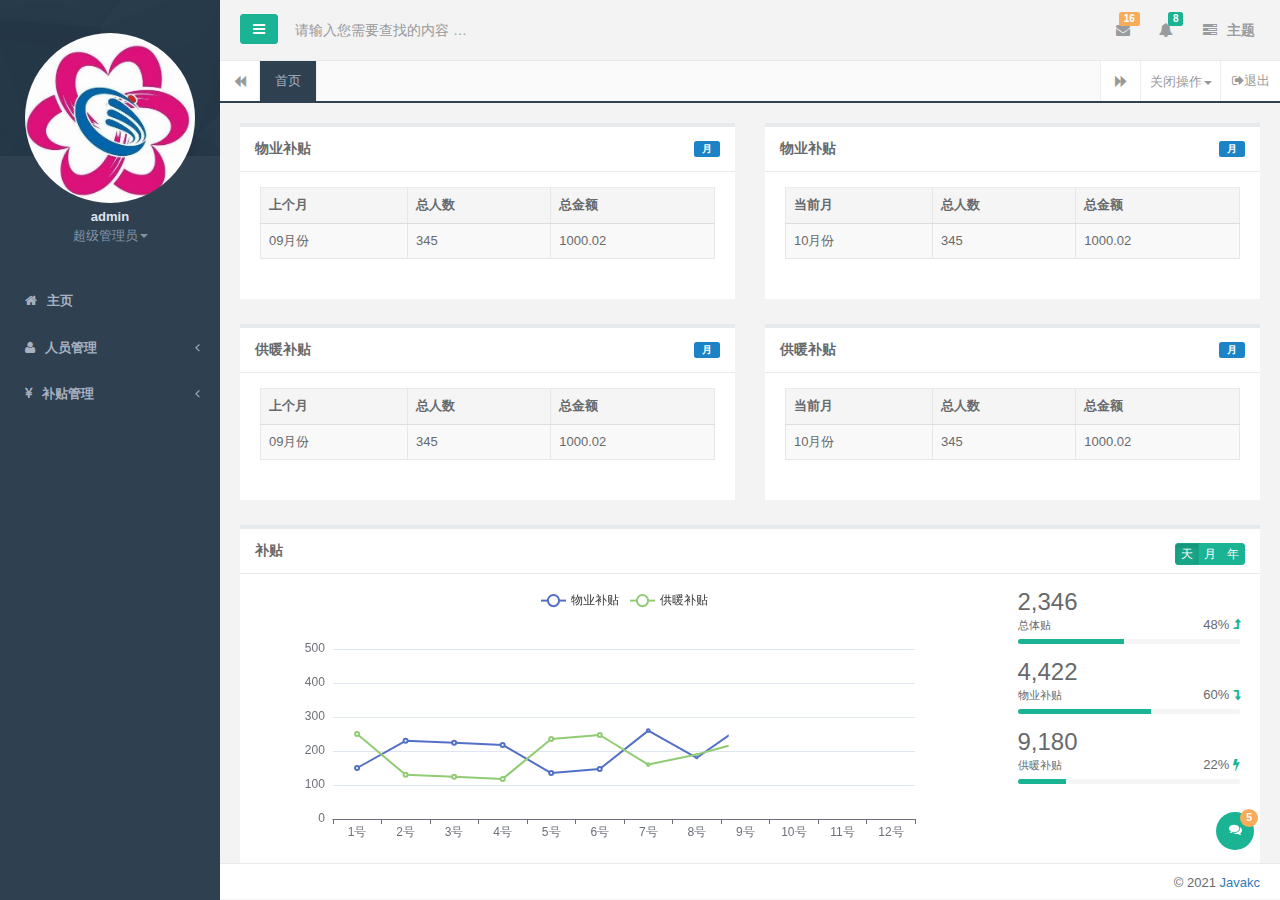
==== commit b1659ad2: "update" ====
--- a/cims/target/cims/index.html
+++ b/cims/target/cims/index.html
@@ -66,9 +66,9 @@
                     </a>
                     <ul class="nav nav-second-level">
                         <li>
-                            <a class="J_menuItem" data-index="0" href="view/subsidy/list.html"><i
+                            <a class="J_menuItem" data-index="0" href="subsidy.do?type=2"><i
                                     class="fa fa-fire"></i>供暖补贴</a>
-                            <a class="J_menuItem" data-index="0" href="view/subsidy/list.html"><i
+                            <a class="J_menuItem" data-index="0" href="subsidy.do?type=1"><i
                                     class="fa fa-university"></i>物业补贴</a>
                         </li>
                     </ul>
